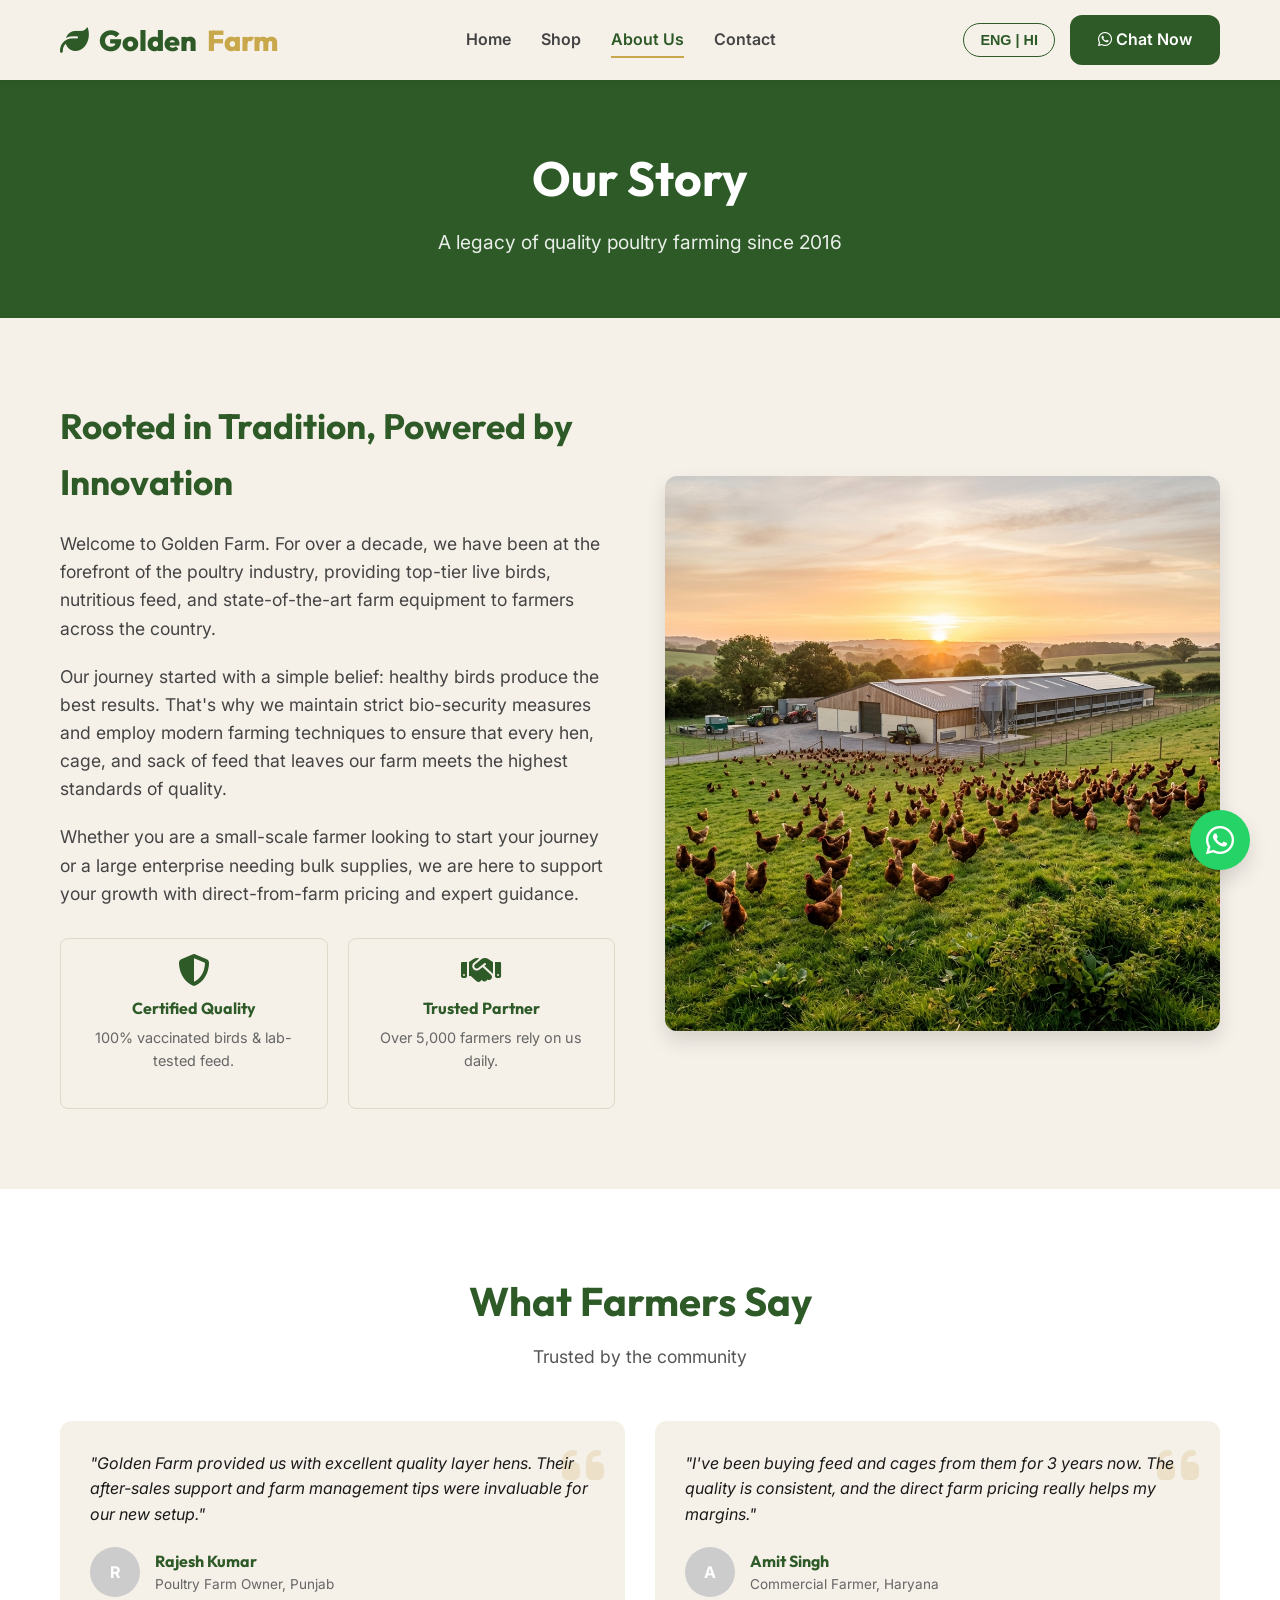
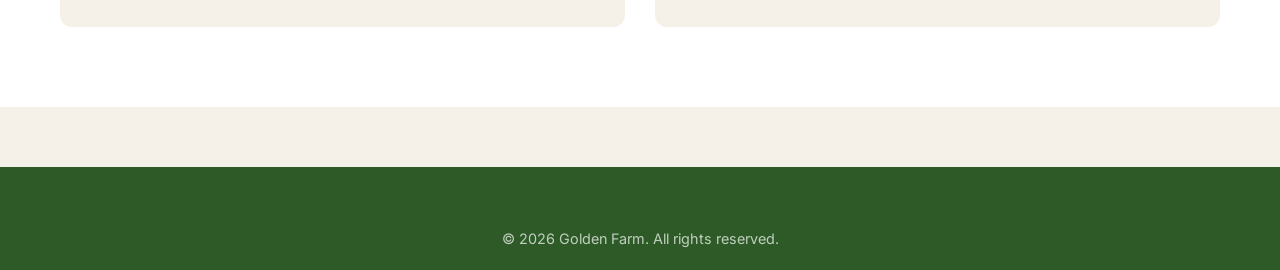
==== about.html @ 522b2b3b "Initial commit: Farm e-commerce website" ====
<!DOCTYPE html>
<html lang="en">
<head>
  <meta charset="UTF-8">
  <meta name="viewport" content="width=device-width, initial-scale=1.0">
  <title>About Us | Golden Farm</title>
  
  <link rel="preconnect" href="https://fonts.googleapis.com">
  <link rel="preconnect" href="https://fonts.gstatic.com" crossorigin>
  <link href="https://fonts.googleapis.com/css2?family=Inter:wght@400;500;600&family=Outfit:wght@400;600;700;800&display=swap" rel="stylesheet">
  <link rel="stylesheet" href="https://cdnjs.cloudflare.com/ajax/libs/font-awesome/6.4.0/css/all.min.css">
  <link rel="stylesheet" href="style.css">
</head>
<body>

  <!-- Header -->
  <header>
    <div class="container nav-container">
      <a href="index.html" class="logo">
        <i class="fa-solid fa-leaf"></i> Golden<span>Farm</span>
      </a>
      <nav class="nav-links">
        <a href="index.html">Home</a>
        <a href="shop.html">Shop</a>
        <a href="about.html" class="active">About Us</a>
        <a href="contact.html">Contact</a>
      </nav>
      <div class="nav-actions">
        <button class="lang-toggle">ENG | HI</button>
        <a href="https://wa.me/1234567890" target="_blank" class="btn btn-primary"><i class="fa-brands fa-whatsapp"></i> Chat Now</a>
      </div>
    </div>
  </header>

  <!-- Page Header -->
  <section class="page-header">
    <div class="container">
      <h1>Our Story</h1>
      <p>A legacy of quality poultry farming since 2016</p>
    </div>
  </section>

  <!-- About Content -->
  <section class="section-padding">
    <div class="container about-content">
      <div class="about-text">
        <h2 style="font-size: 2.2rem; margin-bottom: 20px;">Rooted in Tradition, Powered by Innovation</h2>
        <p>Welcome to Golden Farm. For over a decade, we have been at the forefront of the poultry industry, providing top-tier live birds, nutritious feed, and state-of-the-art farm equipment to farmers across the country.</p>
        <p>Our journey started with a simple belief: healthy birds produce the best results. That's why we maintain strict bio-security measures and employ modern farming techniques to ensure that every hen, cage, and sack of feed that leaves our farm meets the highest standards of quality.</p>
        <p>Whether you are a small-scale farmer looking to start your journey or a large enterprise needing bulk supplies, we are here to support your growth with direct-from-farm pricing and expert guidance.</p>
        
        <div style="margin-top: 30px; display: flex; gap: 20px;">
          <div style="background: var(--primary-bg); padding: 15px; border-radius: 8px; flex: 1; text-align: center; border: 1px solid #e0d8c8;">
            <i class="fa-solid fa-shield-halved" style="font-size: 2rem; color: var(--primary-color); margin-bottom: 10px;"></i>
            <h4 style="margin-bottom: 5px;">Certified Quality</h4>
            <p style="font-size: 0.9rem; color: #666;">100% vaccinated birds & lab-tested feed.</p>
          </div>
          <div style="background: var(--primary-bg); padding: 15px; border-radius: 8px; flex: 1; text-align: center; border: 1px solid #e0d8c8;">
            <i class="fa-solid fa-handshake" style="font-size: 2rem; color: var(--primary-color); margin-bottom: 10px;"></i>
            <h4 style="margin-bottom: 5px;">Trusted Partner</h4>
            <p style="font-size: 0.9rem; color: #666;">Over 5,000 farmers rely on us daily.</p>
          </div>
        </div>
      </div>
      <div class="about-image">
        <img src="assets/hero.png" alt="Golden Farm Facility">
      </div>
    </div>
  </section>

  <!-- Testimonials Section -->
  <section class="section-padding" style="background-color: white;">
    <div class="container">
      <div class="section-title">
        <h2>What Farmers Say</h2>
        <p>Trusted by the community</p>
      </div>
      
      <div style="display: grid; grid-template-columns: repeat(auto-fit, minmax(300px, 1fr)); gap: 30px;">
        <div style="background: var(--primary-bg); padding: 30px; border-radius: var(--border-radius); position: relative;">
          <i class="fa-solid fa-quote-left" style="position: absolute; top: 20px; right: 20px; font-size: 3rem; color: var(--accent-color); opacity: 0.2;"></i>
          <p style="font-style: italic; margin-bottom: 20px; position: relative; z-index: 1;">"Golden Farm provided us with excellent quality layer hens. Their after-sales support and farm management tips were invaluable for our new setup."</p>
          <div style="display: flex; align-items: center; gap: 15px;">
            <div style="width: 50px; height: 50px; background: #ccc; border-radius: 50%; display: flex; align-items: center; justify-content: center; font-weight: bold; color: white;">R</div>
            <div>
              <h4 style="margin-bottom: 0;">Rajesh Kumar</h4>
              <p style="font-size: 0.85rem; color: #666; margin: 0;">Poultry Farm Owner, Punjab</p>
            </div>
          </div>
        </div>

        <div style="background: var(--primary-bg); padding: 30px; border-radius: var(--border-radius); position: relative;">
          <i class="fa-solid fa-quote-left" style="position: absolute; top: 20px; right: 20px; font-size: 3rem; color: var(--accent-color); opacity: 0.2;"></i>
          <p style="font-style: italic; margin-bottom: 20px; position: relative; z-index: 1;">"I've been buying feed and cages from them for 3 years now. The quality is consistent, and the direct farm pricing really helps my margins."</p>
          <div style="display: flex; align-items: center; gap: 15px;">
            <div style="width: 50px; height: 50px; background: #ccc; border-radius: 50%; display: flex; align-items: center; justify-content: center; font-weight: bold; color: white;">A</div>
            <div>
              <h4 style="margin-bottom: 0;">Amit Singh</h4>
              <p style="font-size: 0.85rem; color: #666; margin: 0;">Commercial Farmer, Haryana</p>
            </div>
          </div>
        </div>
      </div>
    </div>
  </section>

  <!-- FAB -->
  <a href="https://wa.me/1234567890" target="_blank" class="fab"><i class="fa-brands fa-whatsapp"></i></a>

  <!-- Footer -->
  <footer>
    <div class="container">
      <div class="footer-bottom" style="border-top: none; padding-top: 0;">
        &copy; 2026 Golden Farm. All rights reserved.
      </div>
    </div>
  </footer>

  <script src="script.js"></script>
</body>
</html>
---- style.css ----
:root {
  --primary-bg: #f5f0e8;
  --primary-color: #2d5a27;
  --accent-color: #c9a84c;
  --text-dark: #1a1a1a;
  --text-light: #ffffff;
  --font-heading: 'Outfit', sans-serif;
  --font-body: 'Inter', sans-serif;
  --shadow-subtle: 0 4px 6px rgba(0,0,0,0.05);
  --shadow-hover: 0 10px 20px rgba(0,0,0,0.12);
  --transition: all 0.3s ease;
  --border-radius: 12px;
}

* {
  margin: 0;
  padding: 0;
  box-sizing: border-box;
}

body {
  font-family: var(--font-body);
  background-color: var(--primary-bg);
  color: var(--text-dark);
  line-height: 1.6;
  padding-top: 80px; /* offset for sticky header */
}

h1, h2, h3, h4, h5, h6 {
  font-family: var(--font-heading);
  font-weight: 700;
  color: var(--primary-color);
}

a {
  text-decoration: none;
  color: inherit;
}

ul {
  list-style: none;
}

img {
  max-width: 100%;
  height: auto;
  display: block;
  border-radius: var(--border-radius);
}

.container {
  max-width: 1200px;
  margin: 0 auto;
  padding: 0 20px;
}

.section-padding {
  padding: 80px 0;
}

.section-title {
  text-align: center;
  margin-bottom: 50px;
}

.section-title h2 {
  font-size: 2.5rem;
  margin-bottom: 10px;
}

.section-title p {
  color: #555;
  font-size: 1.1rem;
}

/* --- BUTTONS --- */
.btn {
  display: inline-block;
  padding: 12px 28px;
  border-radius: var(--border-radius);
  font-weight: 600;
  cursor: pointer;
  transition: var(--transition);
  border: none;
  font-family: var(--font-body);
  text-align: center;
}

.btn-primary {
  background-color: var(--primary-color);
  color: var(--text-light);
}

.btn-primary:hover {
  background-color: #1e3d1a;
  transform: translateY(-2px);
  box-shadow: var(--shadow-hover);
}

.btn-accent {
  background-color: var(--accent-color);
  color: var(--text-dark);
}

.btn-accent:hover {
  background-color: #b5953d;
  transform: translateY(-2px);
  box-shadow: var(--shadow-hover);
}

/* --- NAVBAR --- */
header {
  background-color: rgba(245, 240, 232, 0.95);
  backdrop-filter: blur(10px);
  position: fixed;
  top: 0;
  width: 100%;
  z-index: 1000;
  box-shadow: var(--shadow-subtle);
  transition: var(--transition);
}

.nav-container {
  display: flex;
  justify-content: space-between;
  align-items: center;
  height: 80px;
}

.logo {
  font-family: var(--font-heading);
  font-size: 1.8rem;
  font-weight: 800;
  color: var(--primary-color);
  display: flex;
  align-items: center;
  gap: 10px;
}

.logo span {
  color: var(--accent-color);
}

.nav-links {
  display: flex;
  gap: 30px;
}

.nav-links a {
  font-weight: 600;
  color: #444;
  transition: var(--transition);
  padding: 5px 0;
  position: relative;
}

.nav-links a:hover, .nav-links a.active {
  color: var(--primary-color);
}

.nav-links a::after {
  content: '';
  position: absolute;
  width: 0;
  height: 2px;
  bottom: 0;
  left: 0;
  background-color: var(--accent-color);
  transition: var(--transition);
}

.nav-links a:hover::after, .nav-links a.active::after {
  width: 100%;
}

.nav-actions {
  display: flex;
  align-items: center;
  gap: 15px;
}

.lang-toggle {
  background: none;
  border: 1px solid var(--primary-color);
  color: var(--primary-color);
  padding: 8px 16px;
  border-radius: 20px;
  cursor: pointer;
  font-size: 0.9rem;
  font-weight: 700;
  transition: var(--transition);
}

.lang-toggle:hover {
  background: var(--primary-color);
  color: var(--text-light);
}

/* --- HERO SECTION --- */
.hero {
  position: relative;
  height: calc(100vh - 80px);
  min-height: 600px;
  background: url('assets/hero.png') center/cover no-repeat;
  display: flex;
  align-items: center;
}

.hero-overlay {
  position: absolute;
  top: 0; left: 0; width: 100%; height: 100%;
  background: linear-gradient(to right, rgba(0,0,0,0.8) 0%, rgba(0,0,0,0.3) 100%);
}

.hero-content {
  position: relative;
  z-index: 10;
  color: var(--text-light);
  max-width: 600px;
}

.hero-content h1 {
  font-size: 4rem;
  color: var(--text-light);
  margin-bottom: 20px;
  line-height: 1.1;
}

.hero-content p {
  font-size: 1.2rem;
  margin-bottom: 30px;
  opacity: 0.9;
}

.hero-buttons {
  display: flex;
  gap: 15px;
}

/* --- CATEGORIES --- */
.category-grid {
  display: grid;
  grid-template-columns: repeat(auto-fit, minmax(250px, 1fr));
  gap: 30px;
}

.cat-card {
  background: white;
  border-radius: var(--border-radius);
  padding: 20px;
  text-align: center;
  box-shadow: var(--shadow-subtle);
  transition: var(--transition);
  display: block;
}

.cat-card:hover {
  transform: translateY(-10px);
  box-shadow: var(--shadow-hover);
}

.cat-img {
  height: 200px;
  border-radius: var(--border-radius);
  overflow: hidden;
  margin-bottom: 15px;
}

.cat-img img {
  width: 100%;
  height: 100%;
  object-fit: cover;
  transition: transform 0.5s ease;
}

.cat-card:hover .cat-img img {
  transform: scale(1.05);
}

.cat-card h3 {
  font-size: 1.5rem;
  margin-bottom: 10px;
}

.cat-card p {
  color: #666;
  font-size: 0.95rem;
}

/* --- TRUST SECTION --- */
.trust-section {
  background-color: white;
  padding: 80px 0;
}

.trust-flex {
  display: flex;
  align-items: center;
  gap: 60px;
}

.trust-content {
  flex: 1;
}

.trust-content h2 {
  font-size: 2.5rem;
  margin-bottom: 20px;
}

.trust-content p {
  color: #555;
  margin-bottom: 20px;
  font-size: 1.1rem;
}

.trust-content ul {
  margin-bottom: 30px;
}

.trust-content ul li {
  margin-bottom: 15px;
  font-size: 1.1rem;
  display: flex;
  align-items: center;
  gap: 10px;
}

.trust-content ul li i {
  color: var(--accent-color);
  font-size: 1.2rem;
}

.trust-stats {
  flex: 1;
  display: grid;
  grid-template-columns: 1fr 1fr;
  gap: 20px;
}

.stat-box {
  background: var(--primary-bg);
  padding: 30px 20px;
  border-radius: var(--border-radius);
  text-align: center;
  box-shadow: var(--shadow-subtle);
}

.stat-box h3 {
  font-size: 2.5rem;
  color: var(--primary-color);
  margin-bottom: 5px;
}

.stat-box p {
  font-weight: 600;
  color: #666;
}

/* --- SHOP FILTERS & GRID --- */
.shop-filters {
  display: flex;
  justify-content: center;
  gap: 15px;
  margin-bottom: 40px;
  flex-wrap: wrap;
}

.filter-btn {
  background: white;
  border: 1px solid #ddd;
  padding: 10px 20px;
  border-radius: 30px;
  font-weight: 600;
  cursor: pointer;
  transition: var(--transition);
}

.filter-btn:hover, .filter-btn.active {
  background: var(--primary-color);
  color: white;
  border-color: var(--primary-color);
}

.product-grid {
  display: grid;
  grid-template-columns: repeat(auto-fill, minmax(280px, 1fr));
  gap: 30px;
}

.product-card {
  background: white;
  border-radius: var(--border-radius);
  overflow: hidden;
  box-shadow: var(--shadow-subtle);
  transition: var(--transition);
  display: flex;
  flex-direction: column;
}

.product-card:hover {
  transform: translateY(-5px);
  box-shadow: var(--shadow-hover);
}

.product-img {
  height: 250px;
  width: 100%;
  object-fit: cover;
  border-radius: 0;
}

.product-info {
  padding: 20px;
  display: flex;
  flex-direction: column;
  flex-grow: 1;
}

.product-info h3 {
  font-size: 1.3rem;
  margin-bottom: 5px;
}

.product-category {
  color: #888;
  font-size: 0.9rem;
  margin-bottom: 15px;
  text-transform: uppercase;
  letter-spacing: 1px;
}

.product-price {
  font-weight: 700;
  font-size: 1.2rem;
  color: var(--primary-color);
  margin-bottom: 20px;
}

.product-card .btn {
  width: 100%;
  margin-top: auto;
  display: flex;
  justify-content: center;
  align-items: center;
  gap: 10px;
}

/* --- ABOUT PAGE --- */
.page-header {
  background-color: var(--primary-color);
  color: white;
  padding: 60px 0;
  text-align: center;
}

.page-header h1 {
  color: white;
  font-size: 3rem;
  margin-bottom: 10px;
}

.page-header p {
  opacity: 0.9;
  font-size: 1.2rem;
}

.about-content {
  display: flex;
  gap: 50px;
  align-items: center;
}

.about-text {
  flex: 1;
}

.about-text p {
  margin-bottom: 20px;
  font-size: 1.1rem;
  color: #444;
}

.about-image {
  flex: 1;
}

.about-image img {
  border-radius: var(--border-radius);
  box-shadow: var(--shadow-hover);
}

/* --- CONTACT PAGE --- */
.contact-wrapper {
  display: flex;
  gap: 50px;
}

.contact-info {
  flex: 1;
  background: white;
  padding: 40px;
  border-radius: var(--border-radius);
  box-shadow: var(--shadow-subtle);
}

.contact-info h3 {
  font-size: 1.8rem;
  margin-bottom: 20px;
}

.contact-method {
  display: flex;
  align-items: flex-start;
  gap: 15px;
  margin-bottom: 30px;
}

.contact-method i {
  font-size: 1.5rem;
  color: var(--primary-color);
  margin-top: 5px;
}

.contact-method h4 {
  font-size: 1.1rem;
  margin-bottom: 5px;
}

.contact-method p {
  color: #666;
}

.contact-form {
  flex: 1.5;
  background: white;
  padding: 40px;
  border-radius: var(--border-radius);
  box-shadow: var(--shadow-subtle);
}

.form-group {
  margin-bottom: 20px;
}

.form-group label {
  display: block;
  font-weight: 600;
  margin-bottom: 8px;
  color: var(--text-dark);
}

.form-control {
  width: 100%;
  padding: 12px 15px;
  border: 1px solid #ccc;
  border-radius: 8px;
  font-family: var(--font-body);
  font-size: 1rem;
  transition: var(--transition);
}

.form-control:focus {
  outline: none;
  border-color: var(--primary-color);
  box-shadow: 0 0 0 3px rgba(45, 90, 39, 0.2);
}

textarea.form-control {
  resize: vertical;
  min-height: 120px;
}

/* --- FAB (WhatsApp) --- */
.fab {
  position: fixed;
  bottom: 30px;
  right: 30px;
  background-color: #25D366;
  color: white;
  width: 60px;
  height: 60px;
  border-radius: 50%;
  display: flex;
  justify-content: center;
  align-items: center;
  font-size: 2rem;
  box-shadow: var(--shadow-hover);
  z-index: 999;
  transition: var(--transition);
}

.fab:hover {
  transform: scale(1.1);
  color: white;
}

/* --- FOOTER --- */
footer {
  background-color: var(--primary-color);
  color: var(--text-light);
  padding: 60px 0 20px;
  margin-top: 60px;
}

.footer-grid {
  display: grid;
  grid-template-columns: repeat(auto-fit, minmax(250px, 1fr));
  gap: 40px;
  margin-bottom: 40px;
}

.footer-col h3 {
  color: var(--accent-color);
  margin-bottom: 20px;
  font-size: 1.2rem;
}

.footer-col p {
  opacity: 0.9;
  margin-bottom: 10px;
}

.footer-col ul li {
  margin-bottom: 10px;
}

.footer-col ul li a {
  opacity: 0.8;
  transition: var(--transition);
}

.footer-col ul li a:hover {
  opacity: 1;
  color: var(--accent-color);
}

.social-links {
  display: flex;
  gap: 15px;
  margin-top: 20px;
}

.social-links a {
  display: inline-flex;
  justify-content: center;
  align-items: center;
  width: 40px;
  height: 40px;
  background-color: rgba(255,255,255,0.1);
  border-radius: 50%;
  transition: var(--transition);
  color: white;
}

.social-links a:hover {
  background-color: var(--accent-color);
  color: var(--primary-color);
}

.footer-bottom {
  text-align: center;
  padding-top: 20px;
  border-top: 1px solid rgba(255,255,255,0.1);
  opacity: 0.7;
  font-size: 0.9rem;
}

/* --- MEDIA QUERIES --- */
@media (max-width: 992px) {
  .hero-content h1 {
    font-size: 3rem;
  }
  .trust-flex, .about-content, .contact-wrapper {
    flex-direction: column;
  }
}

@media (max-width: 768px) {
  .nav-links {
    display: none;
  }
  .hero-content h1 {
    font-size: 2.5rem;
  }
  .section-padding {
    padding: 50px 0;
  }
}
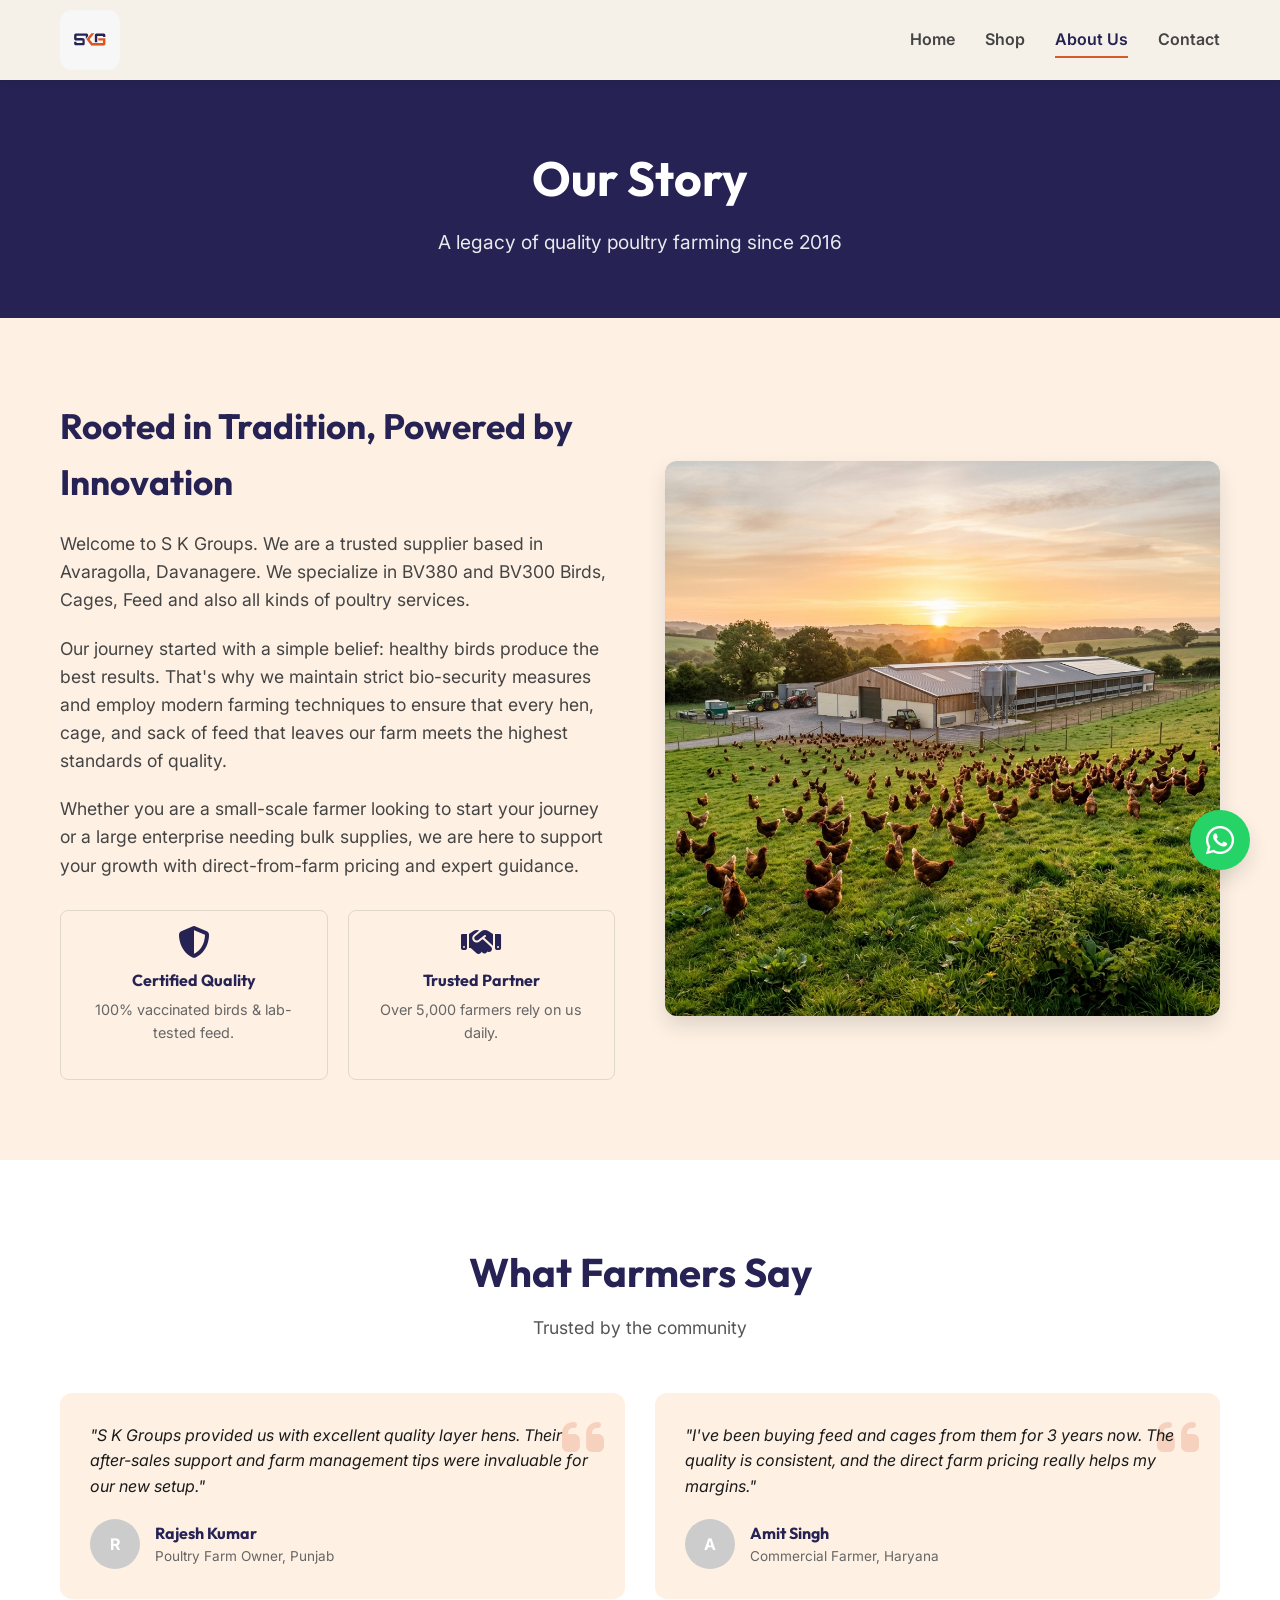
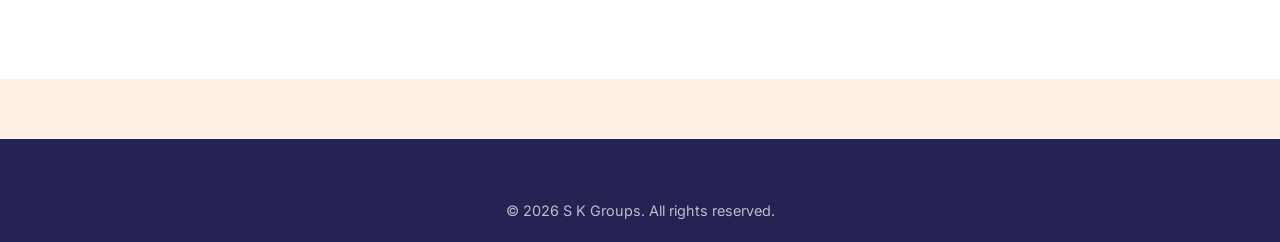
==== commit 069b7725: "Update shop products, navigation, logo and styling" ====
--- a/about.html
+++ b/about.html
@@ -3,7 +3,7 @@
 <head>
   <meta charset="UTF-8">
   <meta name="viewport" content="width=device-width, initial-scale=1.0">
-  <title>About Us | Golden Farm</title>
+  <title>About Us | S K Groups</title>
   
   <link rel="preconnect" href="https://fonts.googleapis.com">
   <link rel="preconnect" href="https://fonts.gstatic.com" crossorigin>
@@ -17,7 +17,7 @@
   <header>
     <div class="container nav-container">
       <a href="index.html" class="logo">
-        <i class="fa-solid fa-leaf"></i> Golden<span>Farm</span>
+        <img src="images/logo.svg" alt="S K Groups Logo" style="height: 60px;">
       </a>
       <nav class="nav-links">
         <a href="index.html">Home</a>
@@ -25,10 +25,10 @@
         <a href="about.html" class="active">About Us</a>
         <a href="contact.html">Contact</a>
       </nav>
-      <div class="nav-actions">
-        <button class="lang-toggle">ENG | HI</button>
-        <a href="https://wa.me/1234567890" target="_blank" class="btn btn-primary"><i class="fa-brands fa-whatsapp"></i> Chat Now</a>
-      </div>
+      <!-- Mobile Menu Button -->
+      <button class="mobile-menu-btn" aria-label="Toggle navigation" style="display: none; background: none; border: none; font-size: 1.5rem; color: var(--primary-color); cursor: pointer;">
+        <i class="fa-solid fa-bars"></i>
+      </button>
     </div>
   </header>
 
@@ -45,7 +45,7 @@
     <div class="container about-content">
       <div class="about-text">
         <h2 style="font-size: 2.2rem; margin-bottom: 20px;">Rooted in Tradition, Powered by Innovation</h2>
-        <p>Welcome to Golden Farm. For over a decade, we have been at the forefront of the poultry industry, providing top-tier live birds, nutritious feed, and state-of-the-art farm equipment to farmers across the country.</p>
+        <p>Welcome to S K Groups. We are a trusted supplier based in Avaragolla, Davanagere. We specialize in BV380 and BV300 Birds, Cages, Feed and also all kinds of poultry services.</p>
         <p>Our journey started with a simple belief: healthy birds produce the best results. That's why we maintain strict bio-security measures and employ modern farming techniques to ensure that every hen, cage, and sack of feed that leaves our farm meets the highest standards of quality.</p>
         <p>Whether you are a small-scale farmer looking to start your journey or a large enterprise needing bulk supplies, we are here to support your growth with direct-from-farm pricing and expert guidance.</p>
         
@@ -63,7 +63,7 @@
         </div>
       </div>
       <div class="about-image">
-        <img src="assets/hero.png" alt="Golden Farm Facility">
+        <img src="assets/hero.png" alt="S K Groups Facility">
       </div>
     </div>
   </section>
@@ -79,7 +79,7 @@
       <div style="display: grid; grid-template-columns: repeat(auto-fit, minmax(300px, 1fr)); gap: 30px;">
         <div style="background: var(--primary-bg); padding: 30px; border-radius: var(--border-radius); position: relative;">
           <i class="fa-solid fa-quote-left" style="position: absolute; top: 20px; right: 20px; font-size: 3rem; color: var(--accent-color); opacity: 0.2;"></i>
-          <p style="font-style: italic; margin-bottom: 20px; position: relative; z-index: 1;">"Golden Farm provided us with excellent quality layer hens. Their after-sales support and farm management tips were invaluable for our new setup."</p>
+          <p style="font-style: italic; margin-bottom: 20px; position: relative; z-index: 1;">"S K Groups provided us with excellent quality layer hens. Their after-sales support and farm management tips were invaluable for our new setup."</p>
           <div style="display: flex; align-items: center; gap: 15px;">
             <div style="width: 50px; height: 50px; background: #ccc; border-radius: 50%; display: flex; align-items: center; justify-content: center; font-weight: bold; color: white;">R</div>
             <div>
@@ -105,13 +105,13 @@
   </section>
 
   <!-- FAB -->
-  <a href="https://wa.me/1234567890" target="_blank" class="fab"><i class="fa-brands fa-whatsapp"></i></a>
+  <a href="https://wa.me/919964923811" target="_blank" class="fab"><i class="fa-brands fa-whatsapp"></i></a>
 
   <!-- Footer -->
   <footer>
     <div class="container">
       <div class="footer-bottom" style="border-top: none; padding-top: 0;">
-        &copy; 2026 Golden Farm. All rights reserved.
+        &copy; 2026 S K Groups. All rights reserved.
       </div>
     </div>
   </footer>
--- a/style.css
+++ b/style.css
@@ -1,7 +1,7 @@
 :root {
-  --primary-bg: #f5f0e8;
-  --primary-color: #2d5a27;
-  --accent-color: #c9a84c;
+  --primary-bg: #FEF1E4;
+  --primary-color: #262253;
+  --accent-color: #DA5B2A;
   --text-dark: #1a1a1a;
   --text-light: #ffffff;
   --font-heading: 'Outfit', sans-serif;
@@ -92,7 +92,7 @@
 }
 
 .btn-primary:hover {
-  background-color: #1e3d1a;
+  background-color: #1a1738;
   transform: translateY(-2px);
   box-shadow: var(--shadow-hover);
 }
@@ -103,7 +103,7 @@
 }
 
 .btn-accent:hover {
-  background-color: #b5953d;
+  background-color: #B84B22;
   transform: translateY(-2px);
   box-shadow: var(--shadow-hover);
 }
@@ -173,27 +173,14 @@
   width: 100%;
 }
 
-.nav-actions {
-  display: flex;
-  align-items: center;
-  gap: 15px;
-}
-
-.lang-toggle {
+.mobile-menu-btn {
+  display: none;
   background: none;
-  border: 1px solid var(--primary-color);
-  color: var(--primary-color);
-  padding: 8px 16px;
-  border-radius: 20px;
+  border: none;
+  font-size: 1.8rem;
+  color: var(--primary-color);
   cursor: pointer;
-  font-size: 0.9rem;
-  font-weight: 700;
-  transition: var(--transition);
-}
-
-.lang-toggle:hover {
-  background: var(--primary-color);
-  color: var(--text-light);
+  z-index: 1001;
 }
 
 /* --- HERO SECTION --- */
@@ -666,7 +653,6 @@
   font-size: 0.9rem;
 }
 
-/* --- MEDIA QUERIES --- */
 @media (max-width: 992px) {
   .hero-content h1 {
     font-size: 3rem;
@@ -677,9 +663,33 @@
 }
 
 @media (max-width: 768px) {
+  .mobile-menu-btn {
+    display: block;
+  }
+  
   .nav-links {
-    display: none;
-  }
+    position: fixed;
+    top: 0;
+    left: -100%; /* Hidden offscreen */
+    width: 100%;
+    height: 100vh;
+    background-color: var(--primary-bg);
+    flex-direction: column;
+    justify-content: center;
+    align-items: center;
+    gap: 40px;
+    transition: left 0.3s ease;
+    z-index: 1000;
+  }
+
+  .nav-links.active {
+    left: 0;
+  }
+
+  .nav-links a {
+    font-size: 1.5rem;
+  }
+
   .hero-content h1 {
     font-size: 2.5rem;
   }
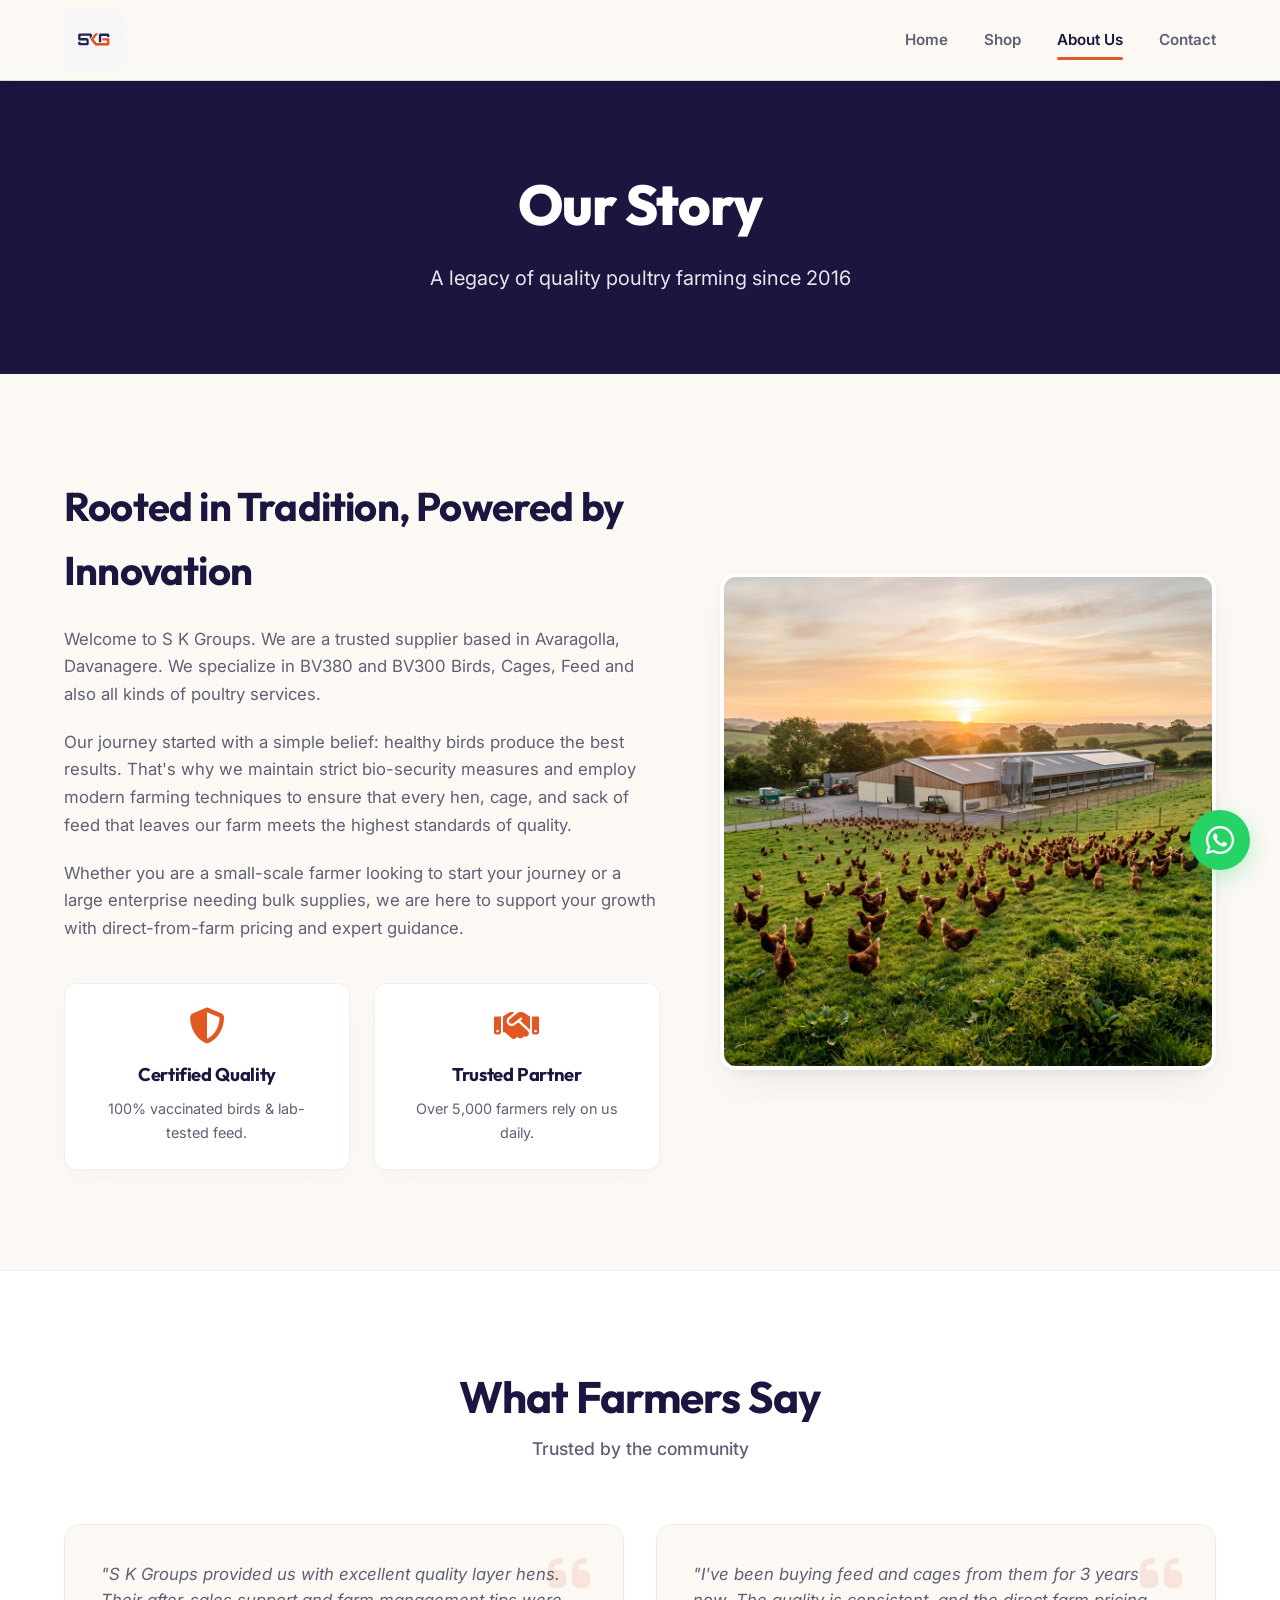
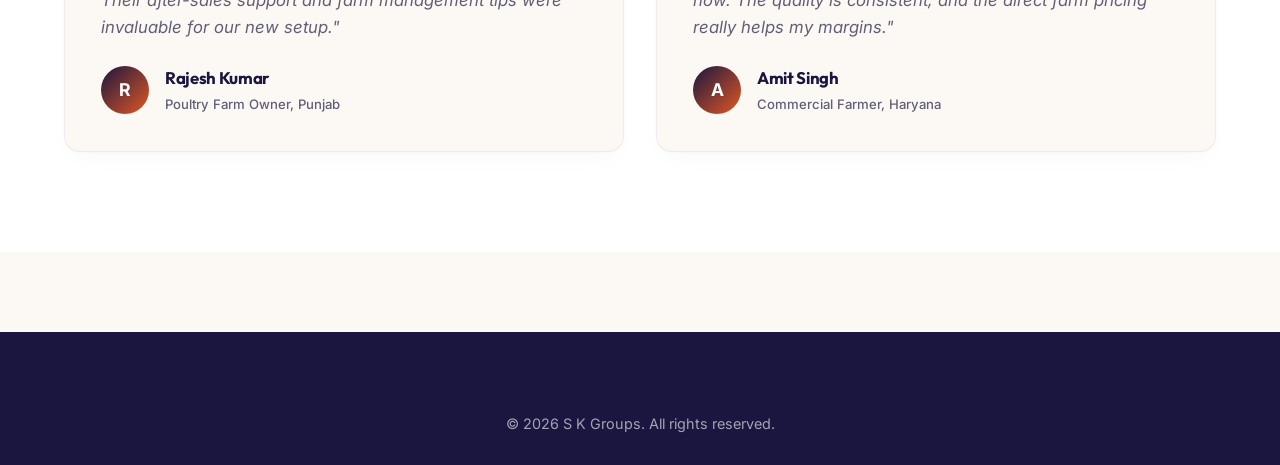
==== commit 7181b718: "Redesign S K Groups UI with professional design tokens, custom components, category badges, and filt" ====
--- a/about.html
+++ b/about.html
@@ -44,21 +44,21 @@
   <section class="section-padding">
     <div class="container about-content">
       <div class="about-text">
-        <h2 style="font-size: 2.2rem; margin-bottom: 20px;">Rooted in Tradition, Powered by Innovation</h2>
+        <h2>Rooted in Tradition, Powered by Innovation</h2>
         <p>Welcome to S K Groups. We are a trusted supplier based in Avaragolla, Davanagere. We specialize in BV380 and BV300 Birds, Cages, Feed and also all kinds of poultry services.</p>
         <p>Our journey started with a simple belief: healthy birds produce the best results. That's why we maintain strict bio-security measures and employ modern farming techniques to ensure that every hen, cage, and sack of feed that leaves our farm meets the highest standards of quality.</p>
         <p>Whether you are a small-scale farmer looking to start your journey or a large enterprise needing bulk supplies, we are here to support your growth with direct-from-farm pricing and expert guidance.</p>
         
-        <div style="margin-top: 30px; display: flex; gap: 20px;">
-          <div style="background: var(--primary-bg); padding: 15px; border-radius: 8px; flex: 1; text-align: center; border: 1px solid #e0d8c8;">
-            <i class="fa-solid fa-shield-halved" style="font-size: 2rem; color: var(--primary-color); margin-bottom: 10px;"></i>
-            <h4 style="margin-bottom: 5px;">Certified Quality</h4>
-            <p style="font-size: 0.9rem; color: #666;">100% vaccinated birds & lab-tested feed.</p>
+        <div class="feature-card-group">
+          <div class="feature-card">
+            <i class="fa-solid fa-shield-halved"></i>
+            <h4>Certified Quality</h4>
+            <p>100% vaccinated birds & lab-tested feed.</p>
           </div>
-          <div style="background: var(--primary-bg); padding: 15px; border-radius: 8px; flex: 1; text-align: center; border: 1px solid #e0d8c8;">
-            <i class="fa-solid fa-handshake" style="font-size: 2rem; color: var(--primary-color); margin-bottom: 10px;"></i>
-            <h4 style="margin-bottom: 5px;">Trusted Partner</h4>
-            <p style="font-size: 0.9rem; color: #666;">Over 5,000 farmers rely on us daily.</p>
+          <div class="feature-card">
+            <i class="fa-solid fa-handshake"></i>
+            <h4>Trusted Partner</h4>
+            <p>Over 5,000 farmers rely on us daily.</p>
           </div>
         </div>
       </div>
@@ -69,34 +69,34 @@
   </section>
 
   <!-- Testimonials Section -->
-  <section class="section-padding" style="background-color: white;">
+  <section class="section-padding" style="background-color: white; border-top: 1px solid var(--border-color);">
     <div class="container">
       <div class="section-title">
         <h2>What Farmers Say</h2>
         <p>Trusted by the community</p>
       </div>
       
-      <div style="display: grid; grid-template-columns: repeat(auto-fit, minmax(300px, 1fr)); gap: 30px;">
-        <div style="background: var(--primary-bg); padding: 30px; border-radius: var(--border-radius); position: relative;">
-          <i class="fa-solid fa-quote-left" style="position: absolute; top: 20px; right: 20px; font-size: 3rem; color: var(--accent-color); opacity: 0.2;"></i>
-          <p style="font-style: italic; margin-bottom: 20px; position: relative; z-index: 1;">"S K Groups provided us with excellent quality layer hens. Their after-sales support and farm management tips were invaluable for our new setup."</p>
-          <div style="display: flex; align-items: center; gap: 15px;">
-            <div style="width: 50px; height: 50px; background: #ccc; border-radius: 50%; display: flex; align-items: center; justify-content: center; font-weight: bold; color: white;">R</div>
+      <div class="testimonial-grid">
+        <div class="testimonial-card">
+          <i class="fa-solid fa-quote-left quote-icon"></i>
+          <p class="quote-text">"S K Groups provided us with excellent quality layer hens. Their after-sales support and farm management tips were invaluable for our new setup."</p>
+          <div class="testimonial-user">
+            <div class="testimonial-avatar">R</div>
             <div>
-              <h4 style="margin-bottom: 0;">Rajesh Kumar</h4>
-              <p style="font-size: 0.85rem; color: #666; margin: 0;">Poultry Farm Owner, Punjab</p>
+              <h4>Rajesh Kumar</h4>
+              <p>Poultry Farm Owner, Punjab</p>
             </div>
           </div>
         </div>
 
-        <div style="background: var(--primary-bg); padding: 30px; border-radius: var(--border-radius); position: relative;">
-          <i class="fa-solid fa-quote-left" style="position: absolute; top: 20px; right: 20px; font-size: 3rem; color: var(--accent-color); opacity: 0.2;"></i>
-          <p style="font-style: italic; margin-bottom: 20px; position: relative; z-index: 1;">"I've been buying feed and cages from them for 3 years now. The quality is consistent, and the direct farm pricing really helps my margins."</p>
-          <div style="display: flex; align-items: center; gap: 15px;">
-            <div style="width: 50px; height: 50px; background: #ccc; border-radius: 50%; display: flex; align-items: center; justify-content: center; font-weight: bold; color: white;">A</div>
+        <div class="testimonial-card">
+          <i class="fa-solid fa-quote-left quote-icon"></i>
+          <p class="quote-text">"I've been buying feed and cages from them for 3 years now. The quality is consistent, and the direct farm pricing really helps my margins."</p>
+          <div class="testimonial-user">
+            <div class="testimonial-avatar">A</div>
             <div>
-              <h4 style="margin-bottom: 0;">Amit Singh</h4>
-              <p style="font-size: 0.85rem; color: #666; margin: 0;">Commercial Farmer, Haryana</p>
+              <h4>Amit Singh</h4>
+              <p>Commercial Farmer, Haryana</p>
             </div>
           </div>
         </div>
--- a/style.css
+++ b/style.css
@@ -1,17 +1,29 @@
 :root {
-  --primary-bg: #FEF1E4;
-  --primary-color: #262253;
-  --accent-color: #DA5B2A;
-  --text-dark: #1a1a1a;
-  --text-light: #ffffff;
+  --primary-bg: #FCF9F5;
+  --primary-color: #1A1640;
+  --accent-color: #E25822;
+  --accent-hover: #C54413;
+  --card-bg: #FFFFFF;
+  --text-dark: #1F1B2D;
+  --text-muted: #625E75;
+  --text-light: #FFFFFF;
+  
   --font-heading: 'Outfit', sans-serif;
   --font-body: 'Inter', sans-serif;
-  --shadow-subtle: 0 4px 6px rgba(0,0,0,0.05);
-  --shadow-hover: 0 10px 20px rgba(0,0,0,0.12);
-  --transition: all 0.3s ease;
-  --border-radius: 12px;
-}
-
+  
+  --shadow-subtle: 0 10px 30px -10px rgba(26, 22, 64, 0.04), 0 1px 3px rgba(26, 22, 64, 0.02);
+  --shadow-hover: 0 20px 40px -15px rgba(26, 22, 64, 0.1), 0 2px 8px rgba(26, 22, 64, 0.05);
+  --shadow-glow: 0 0 25px rgba(226, 88, 34, 0.15);
+  
+  --border-color: rgba(26, 22, 64, 0.06);
+  --border-radius-lg: 16px;
+  --border-radius-md: 12px;
+  --border-radius-sm: 8px;
+  
+  --transition: all 0.3s cubic-bezier(0.16, 1, 0.3, 1);
+}
+
+/* --- BASE STYLES --- */
 * {
   margin: 0;
   padding: 0;
@@ -23,18 +35,36 @@
   background-color: var(--primary-bg);
   color: var(--text-dark);
   line-height: 1.6;
-  padding-top: 80px; /* offset for sticky header */
+  padding-top: 80px;
+  -webkit-font-smoothing: antialiased;
+}
+
+/* Custom Scrollbar */
+::-webkit-scrollbar {
+  width: 10px;
+}
+::-webkit-scrollbar-track {
+  background: var(--primary-bg);
+}
+::-webkit-scrollbar-thumb {
+  background: rgba(26, 22, 64, 0.1);
+  border-radius: 5px;
+}
+::-webkit-scrollbar-thumb:hover {
+  background: rgba(26, 22, 64, 0.2);
 }
 
 h1, h2, h3, h4, h5, h6 {
   font-family: var(--font-heading);
   font-weight: 700;
   color: var(--primary-color);
+  letter-spacing: -0.02em;
 }
 
 a {
   text-decoration: none;
   color: inherit;
+  transition: var(--transition);
 }
 
 ul {
@@ -45,78 +75,88 @@
   max-width: 100%;
   height: auto;
   display: block;
-  border-radius: var(--border-radius);
 }
 
 .container {
   max-width: 1200px;
   margin: 0 auto;
-  padding: 0 20px;
+  padding: 0 24px;
 }
 
 .section-padding {
-  padding: 80px 0;
+  padding: 100px 0;
 }
 
 .section-title {
   text-align: center;
-  margin-bottom: 50px;
+  margin-bottom: 60px;
+  max-width: 650px;
+  margin-left: auto;
+  margin-right: auto;
 }
 
 .section-title h2 {
-  font-size: 2.5rem;
-  margin-bottom: 10px;
+  font-size: 2.75rem;
+  margin-bottom: 12px;
+  line-height: 1.2;
 }
 
 .section-title p {
-  color: #555;
+  color: var(--text-muted);
   font-size: 1.1rem;
+  font-weight: 500;
 }
 
 /* --- BUTTONS --- */
 .btn {
-  display: inline-block;
-  padding: 12px 28px;
-  border-radius: var(--border-radius);
+  display: inline-flex;
+  align-items: center;
+  justify-content: center;
+  padding: 14px 30px;
+  border-radius: var(--border-radius-md);
   font-weight: 600;
   cursor: pointer;
   transition: var(--transition);
   border: none;
   font-family: var(--font-body);
-  text-align: center;
+  font-size: 0.95rem;
+  gap: 8px;
 }
 
 .btn-primary {
   background-color: var(--primary-color);
   color: var(--text-light);
+  box-shadow: 0 4px 14px rgba(26, 22, 64, 0.15);
 }
 
 .btn-primary:hover {
-  background-color: #1a1738;
+  background-color: #0e0b28;
   transform: translateY(-2px);
-  box-shadow: var(--shadow-hover);
+  box-shadow: 0 8px 24px rgba(26, 22, 64, 0.25);
 }
 
 .btn-accent {
   background-color: var(--accent-color);
-  color: var(--text-dark);
+  color: var(--text-light);
+  box-shadow: 0 4px 14px rgba(226, 88, 34, 0.2);
 }
 
 .btn-accent:hover {
-  background-color: #B84B22;
+  background-color: var(--accent-hover);
   transform: translateY(-2px);
-  box-shadow: var(--shadow-hover);
-}
-
-/* --- NAVBAR --- */
+  box-shadow: 0 8px 24px rgba(226, 88, 34, 0.35);
+}
+
+/* --- HEADER / NAVBAR --- */
 header {
-  background-color: rgba(245, 240, 232, 0.95);
-  backdrop-filter: blur(10px);
+  background-color: rgba(252, 249, 245, 0.85);
+  backdrop-filter: blur(16px);
+  -webkit-backdrop-filter: blur(16px);
   position: fixed;
   top: 0;
   width: 100%;
   z-index: 1000;
-  box-shadow: var(--shadow-subtle);
+  border-bottom: 1px solid var(--border-color);
   transition: var(--transition);
 }
 
@@ -127,30 +167,25 @@
   height: 80px;
 }
 
-.logo {
-  font-family: var(--font-heading);
-  font-size: 1.8rem;
-  font-weight: 800;
-  color: var(--primary-color);
-  display: flex;
-  align-items: center;
-  gap: 10px;
-}
-
-.logo span {
-  color: var(--accent-color);
+.logo img {
+  height: 52px;
+  transition: var(--transition);
+}
+
+.logo:hover img {
+  transform: scale(1.03);
 }
 
 .nav-links {
   display: flex;
-  gap: 30px;
+  gap: 36px;
 }
 
 .nav-links a {
   font-weight: 600;
-  color: #444;
-  transition: var(--transition);
-  padding: 5px 0;
+  color: var(--text-muted);
+  font-size: 0.95rem;
+  padding: 8px 0;
   position: relative;
 }
 
@@ -162,10 +197,11 @@
   content: '';
   position: absolute;
   width: 0;
-  height: 2px;
+  height: 3px;
   bottom: 0;
   left: 0;
   background-color: var(--accent-color);
+  border-radius: 4px;
   transition: var(--transition);
 }
 
@@ -187,118 +223,121 @@
 .hero {
   position: relative;
   height: calc(100vh - 80px);
-  min-height: 600px;
+  min-height: 650px;
   background: url('assets/hero.png') center/cover no-repeat;
   display: flex;
   align-items: center;
+  overflow: hidden;
 }
 
 .hero-overlay {
   position: absolute;
   top: 0; left: 0; width: 100%; height: 100%;
-  background: linear-gradient(to right, rgba(0,0,0,0.8) 0%, rgba(0,0,0,0.3) 100%);
+  background: linear-gradient(to right, rgba(26, 22, 64, 0.92) 20%, rgba(26, 22, 64, 0.6) 60%, rgba(26, 22, 64, 0.25) 100%);
 }
 
 .hero-content {
   position: relative;
   z-index: 10;
   color: var(--text-light);
-  max-width: 600px;
+  max-width: 650px;
 }
 
 .hero-content h1 {
-  font-size: 4rem;
-  color: var(--text-light);
-  margin-bottom: 20px;
-  line-height: 1.1;
+  font-size: 4.5rem;
+  color: var(--text-light);
+  margin-bottom: 24px;
+  line-height: 1.05;
+  font-weight: 800;
+  letter-spacing: -0.03em;
 }
 
 .hero-content p {
-  font-size: 1.2rem;
+  font-size: 1.25rem;
+  margin-bottom: 36px;
+  opacity: 0.9;
+  font-weight: 400;
+  line-height: 1.6;
+}
+
+.hero-buttons {
+  display: flex;
+  gap: 16px;
+}
+
+/* --- CATEGORIES SECTION --- */
+.categories-grid {
+  display: grid;
+  grid-template-columns: repeat(auto-fill, minmax(280px, 1fr));
+  gap: 24px;
+}
+
+.category-card {
+  background: var(--card-bg);
+  padding: 24px;
+  border-radius: var(--border-radius-md);
+  box-shadow: var(--shadow-subtle);
+  display: flex;
+  align-items: center;
+  gap: 16px;
+  border-left: 4px solid var(--primary-color);
+  border-top: 1px solid var(--border-color);
+  border-right: 1px solid var(--border-color);
+  border-bottom: 1px solid var(--border-color);
+  transition: var(--transition);
+}
+
+.category-card:hover {
+  transform: translateY(-4px);
+  box-shadow: var(--shadow-hover);
+  border-left-color: var(--accent-color);
+}
+
+.category-card i {
+  color: var(--accent-color);
+  font-size: 1.5rem;
+  transition: var(--transition);
+}
+
+.category-card:hover i {
+  transform: scale(1.1);
+}
+
+.category-card h3 {
+  margin: 0;
+  font-size: 1.15rem;
+  color: var(--text-dark);
+  font-weight: 700;
+}
+
+/* --- TRUST & STATS SECTION --- */
+.trust-section {
+  background-color: var(--card-bg);
+  border-top: 1px solid var(--border-color);
+  border-bottom: 1px solid var(--border-color);
+}
+
+.trust-flex {
+  display: flex;
+  align-items: center;
+  gap: 80px;
+}
+
+.trust-content {
+  flex: 1.2;
+}
+
+.trust-content h2 {
+  font-size: 2.75rem;
+  margin-bottom: 24px;
+  line-height: 1.15;
+}
+
+.trust-content p {
+  color: var(--text-muted);
   margin-bottom: 30px;
-  opacity: 0.9;
-}
-
-.hero-buttons {
-  display: flex;
-  gap: 15px;
-}
-
-/* --- CATEGORIES --- */
-.category-grid {
-  display: grid;
-  grid-template-columns: repeat(auto-fit, minmax(250px, 1fr));
-  gap: 30px;
-}
-
-.cat-card {
-  background: white;
-  border-radius: var(--border-radius);
-  padding: 20px;
-  text-align: center;
-  box-shadow: var(--shadow-subtle);
-  transition: var(--transition);
-  display: block;
-}
-
-.cat-card:hover {
-  transform: translateY(-10px);
-  box-shadow: var(--shadow-hover);
-}
-
-.cat-img {
-  height: 200px;
-  border-radius: var(--border-radius);
-  overflow: hidden;
-  margin-bottom: 15px;
-}
-
-.cat-img img {
-  width: 100%;
-  height: 100%;
-  object-fit: cover;
-  transition: transform 0.5s ease;
-}
-
-.cat-card:hover .cat-img img {
-  transform: scale(1.05);
-}
-
-.cat-card h3 {
-  font-size: 1.5rem;
-  margin-bottom: 10px;
-}
-
-.cat-card p {
-  color: #666;
-  font-size: 0.95rem;
-}
-
-/* --- TRUST SECTION --- */
-.trust-section {
-  background-color: white;
-  padding: 80px 0;
-}
-
-.trust-flex {
-  display: flex;
-  align-items: center;
-  gap: 60px;
-}
-
-.trust-content {
-  flex: 1;
-}
-
-.trust-content h2 {
-  font-size: 2.5rem;
-  margin-bottom: 20px;
-}
-
-.trust-content p {
-  color: #555;
-  margin-bottom: 20px;
-  font-size: 1.1rem;
+  font-size: 1.15rem;
+  line-height: 1.6;
 }
 
 .trust-content ul {
@@ -306,67 +345,87 @@
 }
 
 .trust-content ul li {
-  margin-bottom: 15px;
+  margin-bottom: 18px;
   font-size: 1.1rem;
   display: flex;
   align-items: center;
-  gap: 10px;
+  gap: 12px;
+  font-weight: 500;
 }
 
 .trust-content ul li i {
   color: var(--accent-color);
-  font-size: 1.2rem;
+  font-size: 1.3rem;
 }
 
 .trust-stats {
   flex: 1;
   display: grid;
   grid-template-columns: 1fr 1fr;
-  gap: 20px;
+  gap: 24px;
 }
 
 .stat-box {
   background: var(--primary-bg);
-  padding: 30px 20px;
-  border-radius: var(--border-radius);
+  padding: 36px 24px;
+  border-radius: var(--border-radius-lg);
   text-align: center;
+  border: 1px solid var(--border-color);
   box-shadow: var(--shadow-subtle);
+  transition: var(--transition);
+}
+
+.stat-box:hover {
+  transform: translateY(-5px);
+  box-shadow: var(--shadow-hover);
 }
 
 .stat-box h3 {
-  font-size: 2.5rem;
-  color: var(--primary-color);
-  margin-bottom: 5px;
+  font-size: 3rem;
+  background: linear-gradient(135deg, var(--primary-color) 30%, var(--accent-color) 100%);
+  -webkit-background-clip: text;
+  -webkit-text-fill-color: transparent;
+  margin-bottom: 8px;
+  font-weight: 800;
+  letter-spacing: -0.03em;
 }
 
 .stat-box p {
   font-weight: 600;
-  color: #666;
+  color: var(--text-muted);
+  font-size: 0.95rem;
+  letter-spacing: 0.5px;
+  text-transform: uppercase;
 }
 
 /* --- SHOP FILTERS & GRID --- */
 .shop-filters {
   display: flex;
   justify-content: center;
-  gap: 15px;
-  margin-bottom: 40px;
+  gap: 16px;
+  margin-bottom: 48px;
   flex-wrap: wrap;
 }
 
 .filter-btn {
-  background: white;
-  border: 1px solid #ddd;
-  padding: 10px 20px;
+  background: var(--card-bg);
+  border: 1px solid var(--border-color);
+  padding: 12px 24px;
   border-radius: 30px;
   font-weight: 600;
+  color: var(--text-muted);
   cursor: pointer;
   transition: var(--transition);
+  font-size: 0.95rem;
+  box-shadow: var(--shadow-subtle);
 }
 
 .filter-btn:hover, .filter-btn.active {
   background: var(--primary-color);
-  color: white;
+  color: var(--text-light);
   border-color: var(--primary-color);
+  transform: translateY(-2px);
+  box-shadow: var(--shadow-hover);
 }
 
 .product-grid {
@@ -376,96 +435,194 @@
 }
 
 .product-card {
-  background: white;
-  border-radius: var(--border-radius);
+  background: var(--card-bg);
+  border-radius: var(--border-radius-lg);
   overflow: hidden;
   box-shadow: var(--shadow-subtle);
+  border: 1px solid var(--border-color);
   transition: var(--transition);
   display: flex;
   flex-direction: column;
 }
 
 .product-card:hover {
-  transform: translateY(-5px);
+  transform: translateY(-6px);
   box-shadow: var(--shadow-hover);
+  border-color: rgba(226, 88, 34, 0.25);
+}
+
+.product-card:hover .product-img {
+  transform: scale(1.04);
 }
 
 .product-img {
-  height: 250px;
+  height: 230px;
   width: 100%;
-  object-fit: cover;
+  object-fit: contain;
+  background-color: #FAF7F3;
+  padding: 24px;
   border-radius: 0;
+  border-bottom: 1px solid var(--border-color);
+  transition: transform 0.5s ease;
 }
 
 .product-info {
-  padding: 20px;
+  padding: 24px;
   display: flex;
   flex-direction: column;
   flex-grow: 1;
 }
 
+.product-badge {
+  font-size: 0.72rem;
+  font-weight: 700;
+  text-transform: uppercase;
+  color: var(--accent-color);
+  letter-spacing: 1.5px;
+  margin-bottom: 8px;
+}
+
 .product-info h3 {
-  font-size: 1.3rem;
-  margin-bottom: 5px;
-}
-
-.product-category {
-  color: #888;
+  font-size: 1.25rem;
+  margin-top: 0 !important; /* Overwrite inline styles */
+  margin-bottom: 10px;
+  color: var(--primary-color);
+  font-weight: 700;
+}
+
+.product-info p {
+  color: var(--text-muted);
   font-size: 0.9rem;
-  margin-bottom: 15px;
-  text-transform: uppercase;
-  letter-spacing: 1px;
-}
-
-.product-price {
-  font-weight: 700;
-  font-size: 1.2rem;
-  color: var(--primary-color);
   margin-bottom: 20px;
-}
-
-.product-card .btn {
+  flex-grow: 1;
+  line-height: 1.5;
+}
+
+.product-buttons {
+  display: flex;
+  gap: 12px;
+  margin-top: auto;
   width: 100%;
-  margin-top: auto;
+}
+
+.product-buttons .btn {
+  flex: 1;
+  padding: 12px 16px;
+  font-size: 0.9rem;
   display: flex;
   justify-content: center;
   align-items: center;
-  gap: 10px;
-}
-
-/* --- ABOUT PAGE --- */
+  gap: 6px;
+  margin-top: 0;
+}
+
+.product-buttons .btn-details {
+  background-color: transparent;
+  color: var(--primary-color);
+  border: 2px solid var(--primary-color);
+}
+
+.product-buttons .btn-details:hover {
+  background-color: var(--primary-color);
+  color: var(--text-light);
+  transform: translateY(-2px);
+  box-shadow: 0 4px 12px rgba(26, 22, 64, 0.15);
+}
+
+.product-buttons .btn-primary {
+  background-color: var(--accent-color);
+  color: var(--text-light);
+  border: none;
+}
+
+.product-buttons .btn-primary:hover {
+  background-color: var(--accent-hover);
+  transform: translateY(-2px);
+  box-shadow: 0 4px 12px rgba(226, 88, 34, 0.25);
+}
+
+/* --- ABOUT PAGE REDESIGN --- */
 .page-header {
   background-color: var(--primary-color);
-  color: white;
-  padding: 60px 0;
+  color: var(--text-light);
+  padding: 80px 0;
   text-align: center;
+  position: relative;
+  overflow: hidden;
 }
 
 .page-header h1 {
-  color: white;
-  font-size: 3rem;
-  margin-bottom: 10px;
+  color: var(--text-light);
+  font-size: 3.5rem;
+  margin-bottom: 12px;
+  font-weight: 800;
 }
 
 .page-header p {
   opacity: 0.9;
-  font-size: 1.2rem;
+  font-size: 1.25rem;
 }
 
 .about-content {
   display: flex;
-  gap: 50px;
+  gap: 60px;
   align-items: center;
 }
 
 .about-text {
-  flex: 1;
+  flex: 1.2;
+}
+
+.about-text h2 {
+  font-size: 2.5rem;
+  margin-bottom: 24px;
 }
 
 .about-text p {
   margin-bottom: 20px;
-  font-size: 1.1rem;
-  color: #444;
+  font-size: 1.05rem;
+  color: var(--text-muted);
+  line-height: 1.65;
+}
+
+.feature-card-group {
+  margin-top: 40px;
+  display: flex;
+  gap: 24px;
+}
+
+.feature-card {
+  background: var(--card-bg);
+  padding: 24px;
+  border-radius: var(--border-radius-md);
+  flex: 1;
+  text-align: center;
+  border: 1px solid var(--border-color);
+  box-shadow: var(--shadow-subtle);
+  transition: var(--transition);
+}
+
+.feature-card:hover {
+  transform: translateY(-4px);
+  box-shadow: var(--shadow-hover);
+}
+
+.feature-card i {
+  font-size: 2.25rem;
+  color: var(--accent-color);
+  margin-bottom: 16px;
+}
+
+.feature-card h4 {
+  margin-bottom: 8px;
+  font-size: 1.15rem;
+  color: var(--primary-color);
+}
+
+.feature-card p {
+  font-size: 0.9rem;
+  color: var(--text-muted);
+  margin: 0;
 }
 
 .about-image {
@@ -473,98 +630,361 @@
 }
 
 .about-image img {
-  border-radius: var(--border-radius);
+  border-radius: var(--border-radius-lg);
   box-shadow: var(--shadow-hover);
-}
-
-/* --- CONTACT PAGE --- */
+  border: 4px solid var(--card-bg);
+}
+
+/* Testimonials */
+.testimonial-grid {
+  display: grid;
+  grid-template-columns: repeat(auto-fit, minmax(320px, 1fr));
+  gap: 32px;
+}
+
+.testimonial-card {
+  background: var(--primary-bg);
+  padding: 36px;
+  border-radius: var(--border-radius-lg);
+  position: relative;
+  border: 1px solid var(--border-color);
+  box-shadow: var(--shadow-subtle);
+  transition: var(--transition);
+}
+
+.testimonial-card:hover {
+  transform: translateY(-4px);
+  box-shadow: var(--shadow-hover);
+  background: var(--card-bg);
+}
+
+.testimonial-card i.quote-icon {
+  position: absolute;
+  top: 24px;
+  right: 32px;
+  font-size: 3rem;
+  color: var(--accent-color);
+  opacity: 0.12;
+}
+
+.testimonial-card p.quote-text {
+  font-style: italic;
+  margin-bottom: 24px;
+  position: relative;
+  z-index: 1;
+  color: var(--text-muted);
+  font-size: 1.05rem;
+  line-height: 1.6;
+}
+
+.testimonial-user {
+  display: flex;
+  align-items: center;
+  gap: 16px;
+}
+
+.testimonial-avatar {
+  width: 48px;
+  height: 48px;
+  background: linear-gradient(135deg, var(--primary-color), var(--accent-color));
+  border-radius: 50%;
+  display: flex;
+  align-items: center;
+  justify-content: center;
+  font-weight: 700;
+  color: var(--text-light);
+  font-size: 1.1rem;
+}
+
+.testimonial-user h4 {
+  margin-bottom: 2px;
+  font-size: 1.05rem;
+  color: var(--primary-color);
+}
+
+.testimonial-user p {
+  font-size: 0.82rem;
+  color: var(--text-muted);
+  margin: 0;
+  font-weight: 500;
+}
+
+/* --- CONTACT PAGE REDESIGN --- */
 .contact-wrapper {
   display: flex;
-  gap: 50px;
+  gap: 60px;
 }
 
 .contact-info {
   flex: 1;
-  background: white;
+  background: var(--card-bg);
   padding: 40px;
-  border-radius: var(--border-radius);
+  border-radius: var(--border-radius-lg);
   box-shadow: var(--shadow-subtle);
+  border: 1px solid var(--border-color);
 }
 
 .contact-info h3 {
-  font-size: 1.8rem;
-  margin-bottom: 20px;
+  font-size: 2rem;
+  margin-bottom: 16px;
 }
 
 .contact-method {
   display: flex;
   align-items: flex-start;
-  gap: 15px;
-  margin-bottom: 30px;
+  gap: 18px;
+  margin-bottom: 36px;
 }
 
 .contact-method i {
-  font-size: 1.5rem;
-  color: var(--primary-color);
-  margin-top: 5px;
+  font-size: 1.6rem;
+  color: var(--accent-color);
+  margin-top: 3px;
+  width: 24px;
+  text-align: center;
 }
 
 .contact-method h4 {
-  font-size: 1.1rem;
-  margin-bottom: 5px;
+  font-size: 1.15rem;
+  margin-bottom: 6px;
+  color: var(--primary-color);
 }
 
 .contact-method p {
-  color: #666;
+  color: var(--text-muted);
+  line-height: 1.5;
 }
 
 .contact-form {
-  flex: 1.5;
-  background: white;
+  flex: 1.4;
+  background: var(--card-bg);
   padding: 40px;
-  border-radius: var(--border-radius);
+  border-radius: var(--border-radius-lg);
   box-shadow: var(--shadow-subtle);
+  border: 1px solid var(--border-color);
+}
+
+.contact-form h3 {
+  font-size: 2rem;
+  margin-bottom: 24px;
 }
 
 .form-group {
-  margin-bottom: 20px;
+  margin-bottom: 24px;
 }
 
 .form-group label {
   display: block;
   font-weight: 600;
   margin-bottom: 8px;
-  color: var(--text-dark);
+  color: var(--primary-color);
+  font-size: 0.92rem;
 }
 
 .form-control {
   width: 100%;
-  padding: 12px 15px;
-  border: 1px solid #ccc;
-  border-radius: 8px;
+  padding: 14px 18px;
+  border: 1.5px solid var(--border-color);
+  border-radius: var(--border-radius-sm);
   font-family: var(--font-body);
-  font-size: 1rem;
-  transition: var(--transition);
+  font-size: 0.98rem;
+  background-color: var(--primary-bg);
+  transition: var(--transition);
+  color: var(--text-dark);
+}
+
+.form-control::placeholder {
+  color: #a09cb4;
 }
 
 .form-control:focus {
   outline: none;
-  border-color: var(--primary-color);
-  box-shadow: 0 0 0 3px rgba(45, 90, 39, 0.2);
+  border-color: var(--accent-color);
+  background-color: var(--card-bg);
+  box-shadow: var(--shadow-glow);
 }
 
 textarea.form-control {
   resize: vertical;
-  min-height: 120px;
-}
-
-/* --- FAB (WhatsApp) --- */
+  min-height: 140px;
+}
+
+/* --- DYNAMIC PRODUCT DETAILS PAGE --- */
+.details-back-link {
+  display: inline-flex;
+  align-items: center;
+  gap: 8px;
+  color: var(--primary-color);
+  font-weight: 600;
+  margin-bottom: 30px;
+  transition: var(--transition);
+}
+
+.details-back-link:hover {
+  color: var(--accent-color);
+  transform: translateX(-5px);
+}
+
+.details-wrapper {
+  background: var(--card-bg);
+  border-radius: var(--border-radius-lg);
+  padding: 48px;
+  box-shadow: var(--shadow-subtle);
+  border: 1px solid var(--border-color);
+}
+
+.details-grid {
+  display: grid;
+  grid-template-columns: 1fr 1.1fr;
+  gap: 60px;
+  margin-bottom: 48px;
+}
+
+.details-image-container {
+  display: flex;
+  align-items: center;
+  justify-content: center;
+  background: #FAF7F3;
+  border-radius: var(--border-radius-lg);
+  padding: 30px;
+  border: 1px solid var(--border-color);
+  height: 100%;
+  max-height: 480px;
+}
+
+.details-img {
+  width: 100%;
+  height: 100%;
+  max-height: 420px;
+  object-fit: contain;
+  border-radius: var(--border-radius-md);
+  transition: var(--transition);
+}
+
+.details-img:hover {
+  transform: scale(1.02);
+}
+
+.details-meta-cat {
+  color: var(--accent-color);
+  text-transform: uppercase;
+  font-weight: 700;
+  font-size: 0.85rem;
+  letter-spacing: 1.5px;
+  margin-bottom: 12px;
+}
+
+.details-title {
+  font-size: 3rem;
+  margin-bottom: 18px;
+  line-height: 1.15;
+  color: var(--primary-color);
+}
+
+.details-short-desc {
+  font-size: 1.15rem;
+  color: var(--text-dark);
+  margin-bottom: 24px;
+  border-left: 4px solid var(--accent-color);
+  padding-left: 18px;
+  font-weight: 500;
+  line-height: 1.5;
+}
+
+.details-long-desc {
+  color: var(--text-muted);
+  margin-bottom: 36px;
+  font-size: 1.05rem;
+  line-height: 1.7;
+}
+
+.details-actions {
+  margin-bottom: 20px;
+}
+
+.details-actions .btn-whatsapp {
+  background-color: #25D366;
+  color: var(--text-light);
+  display: inline-flex;
+  align-items: center;
+  gap: 10px;
+  padding: 16px 36px;
+  font-size: 1.1rem;
+  box-shadow: 0 6px 18px rgba(37, 211, 102, 0.25);
+  border-radius: var(--border-radius-md);
+}
+
+.details-actions .btn-whatsapp:hover {
+  background-color: #1ebe57;
+  transform: translateY(-2px);
+  box-shadow: 0 10px 24px rgba(37, 211, 102, 0.45);
+}
+
+.details-section-title {
+  font-size: 1.6rem;
+  margin-bottom: 24px;
+  border-bottom: 2px solid var(--primary-bg);
+  padding-bottom: 10px;
+  color: var(--primary-color);
+}
+
+.specs-table {
+  width: 100%;
+  border-collapse: collapse;
+  margin-bottom: 30px;
+}
+
+.specs-table tr {
+  border-bottom: 1px solid var(--border-color);
+}
+
+.specs-table tr:last-child {
+  border-bottom: none;
+}
+
+.specs-table td {
+  padding: 14px 16px;
+  font-size: 1rem;
+}
+
+.specs-table td.spec-label {
+  font-weight: 700;
+  color: var(--primary-color);
+  width: 38%;
+  background-color: rgba(26, 22, 64, 0.01);
+}
+
+.specs-table td.spec-value {
+  color: var(--text-muted);
+}
+
+.features-list {
+  display: grid;
+  grid-template-columns: 1fr;
+  gap: 16px;
+}
+
+.features-list li {
+  display: flex;
+  align-items: flex-start;
+  gap: 12px;
+  color: var(--text-muted);
+  font-size: 1.02rem;
+}
+
+.features-list li i {
+  color: #25D366;
+  font-size: 1.25rem;
+  margin-top: 3px;
+}
+
+/* --- WHATSAPP FAB --- */
 .fab {
   position: fixed;
   bottom: 30px;
   right: 30px;
   background-color: #25D366;
-  color: white;
+  color: var(--text-light);
   width: 60px;
   height: 60px;
   border-radius: 50%;
@@ -572,94 +992,125 @@
   justify-content: center;
   align-items: center;
   font-size: 2rem;
-  box-shadow: var(--shadow-hover);
+  box-shadow: 0 8px 24px rgba(37, 211, 102, 0.3);
   z-index: 999;
   transition: var(--transition);
 }
 
 .fab:hover {
-  transform: scale(1.1);
-  color: white;
+  transform: scale(1.1) translateY(-2px);
+  box-shadow: 0 12px 28px rgba(37, 211, 102, 0.45);
 }
 
 /* --- FOOTER --- */
 footer {
   background-color: var(--primary-color);
   color: var(--text-light);
-  padding: 60px 0 20px;
-  margin-top: 60px;
+  padding: 80px 0 30px;
+  margin-top: 80px;
 }
 
 .footer-grid {
   display: grid;
-  grid-template-columns: repeat(auto-fit, minmax(250px, 1fr));
-  gap: 40px;
-  margin-bottom: 40px;
+  grid-template-columns: repeat(auto-fit, minmax(220px, 1fr));
+  gap: 48px;
+  margin-bottom: 48px;
 }
 
 .footer-col h3 {
   color: var(--accent-color);
-  margin-bottom: 20px;
-  font-size: 1.2rem;
+  margin-bottom: 24px;
+  font-size: 1.25rem;
+  letter-spacing: 0.5px;
 }
 
 .footer-col p {
-  opacity: 0.9;
-  margin-bottom: 10px;
+  opacity: 0.85;
+  margin-bottom: 12px;
+  font-size: 0.95rem;
+  line-height: 1.6;
 }
 
 .footer-col ul li {
-  margin-bottom: 10px;
+  margin-bottom: 12px;
 }
 
 .footer-col ul li a {
-  opacity: 0.8;
+  opacity: 0.75;
+  font-size: 0.95rem;
   transition: var(--transition);
 }
 
 .footer-col ul li a:hover {
   opacity: 1;
   color: var(--accent-color);
+  padding-left: 4px;
+}
+
+.footer-col ul li i {
+  margin-right: 8px;
+  color: var(--accent-color);
+  width: 16px;
 }
 
 .social-links {
   display: flex;
-  gap: 15px;
-  margin-top: 20px;
+  gap: 12px;
+  margin-top: 24px;
 }
 
 .social-links a {
   display: inline-flex;
   justify-content: center;
   align-items: center;
-  width: 40px;
-  height: 40px;
-  background-color: rgba(255,255,255,0.1);
+  width: 38px;
+  height: 38px;
+  background-color: rgba(255, 255, 255, 0.08);
   border-radius: 50%;
   transition: var(--transition);
-  color: white;
+  color: var(--text-light);
+  font-size: 1.1rem;
 }
 
 .social-links a:hover {
   background-color: var(--accent-color);
   color: var(--primary-color);
+  transform: translateY(-2px);
 }
 
 .footer-bottom {
   text-align: center;
-  padding-top: 20px;
-  border-top: 1px solid rgba(255,255,255,0.1);
-  opacity: 0.7;
+  padding-top: 30px;
+  border-top: 1px solid rgba(255, 255, 255, 0.08);
+  opacity: 0.6;
   font-size: 0.9rem;
 }
 
+/* --- RESPONSIVE MEDIA QUERIES --- */
 @media (max-width: 992px) {
   .hero-content h1 {
-    font-size: 3rem;
+    font-size: 3.5rem;
   }
   .trust-flex, .about-content, .contact-wrapper {
     flex-direction: column;
+    gap: 48px;
   }
+  .details-grid {
+    grid-template-columns: 1fr;
+    gap: 40px;
+  }
+  .details-image-container {
+    max-height: 380px;
+  }
+}
+
+.details-extra-grid {
+  display: grid;
+  grid-template-columns: repeat(auto-fit, minmax(320px, 1fr));
+  gap: 40px;
+  margin-top: 40px;
+  border-top: 2px solid var(--primary-bg);
+  padding-top: 40px;
 }
 
 @media (max-width: 768px) {
@@ -670,16 +1121,19 @@
   .nav-links {
     position: fixed;
     top: 0;
-    left: -100%; /* Hidden offscreen */
+    left: -100%;
     width: 100%;
     height: 100vh;
-    background-color: var(--primary-bg);
+    background-color: rgba(252, 249, 245, 0.98);
+    backdrop-filter: blur(20px);
+    -webkit-backdrop-filter: blur(20px);
     flex-direction: column;
     justify-content: center;
     align-items: center;
-    gap: 40px;
-    transition: left 0.3s ease;
+    gap: 36px;
+    transition: left 0.4s cubic-bezier(0.16, 1, 0.3, 1);
     z-index: 1000;
+    box-shadow: 10px 0 30px rgba(0,0,0,0.1);
   }
 
   .nav-links.active {
@@ -687,13 +1141,19 @@
   }
 
   .nav-links a {
-    font-size: 1.5rem;
+    font-size: 1.6rem;
+    font-weight: 700;
   }
 
   .hero-content h1 {
-    font-size: 2.5rem;
+    font-size: 2.75rem;
   }
+  
   .section-padding {
-    padding: 50px 0;
+    padding: 60px 0;
   }
-}
+  
+  .feature-card-group {
+    flex-direction: column;
+  }
+}
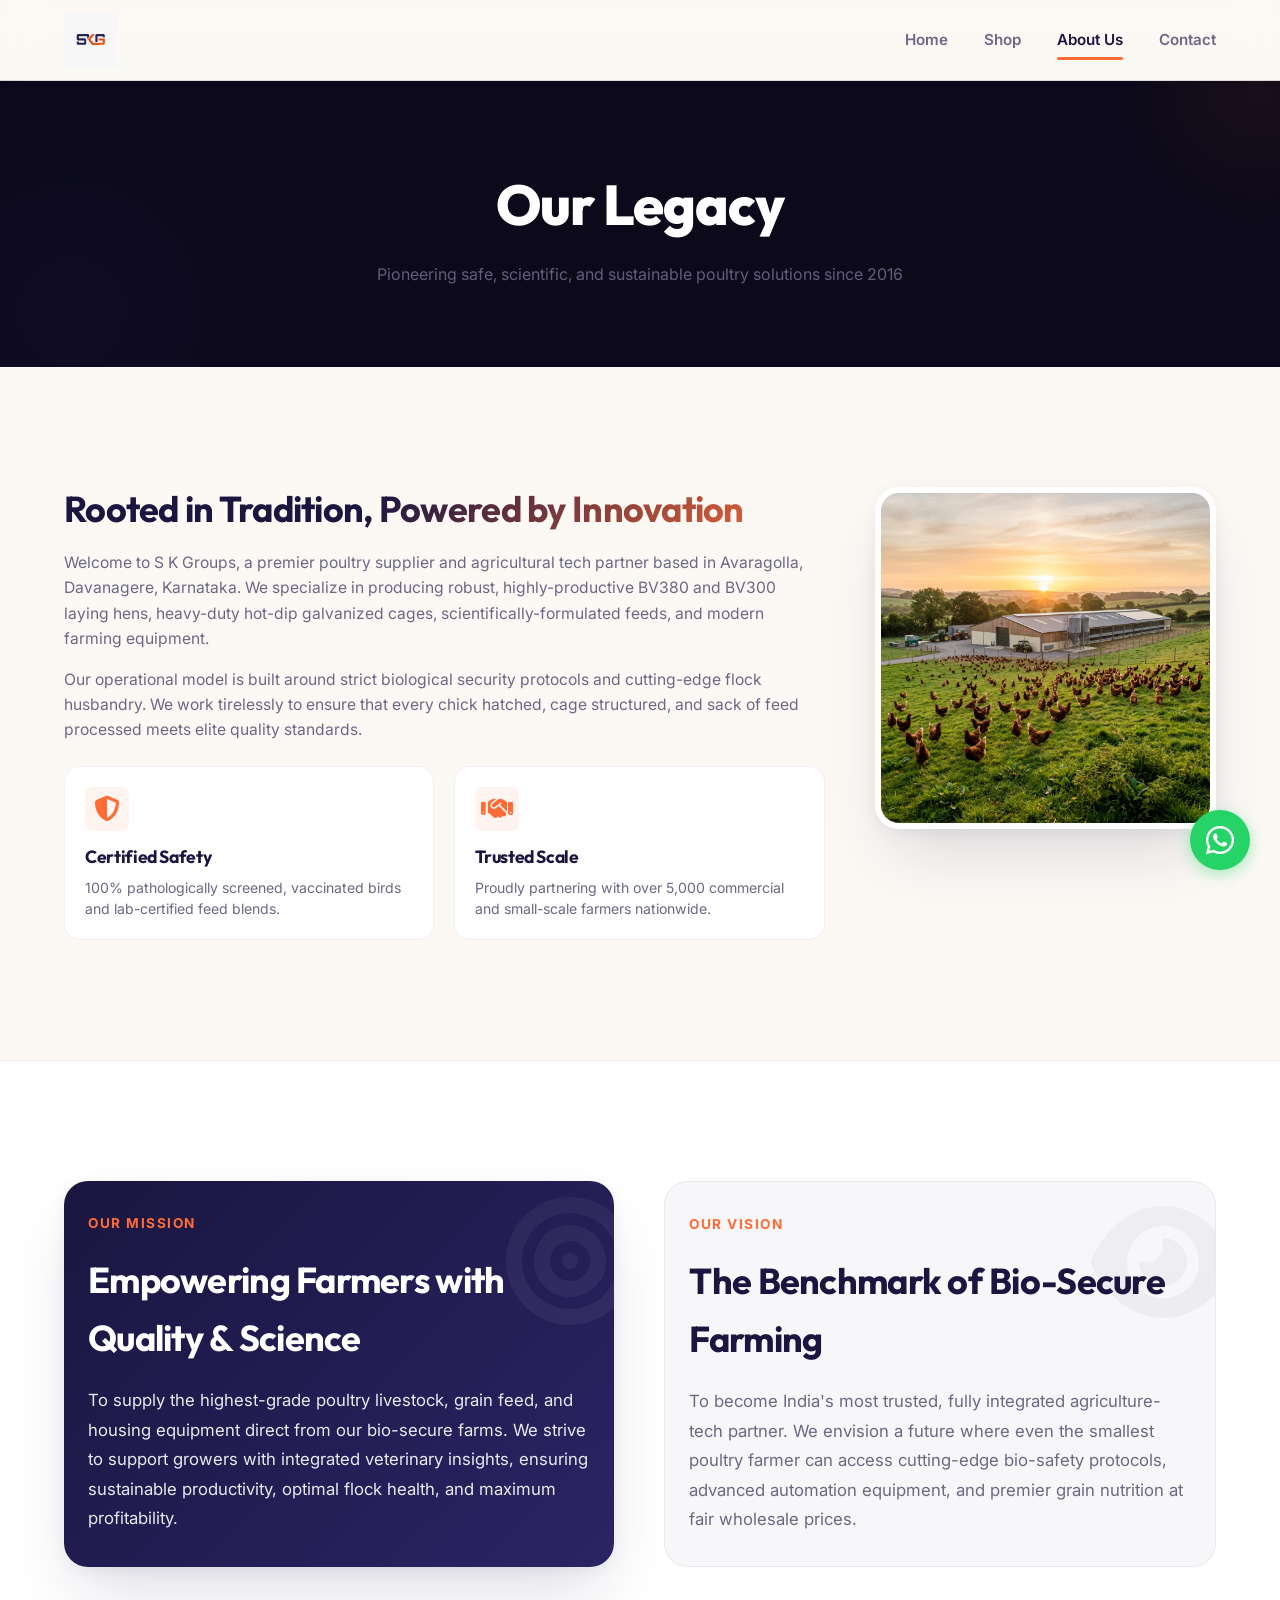
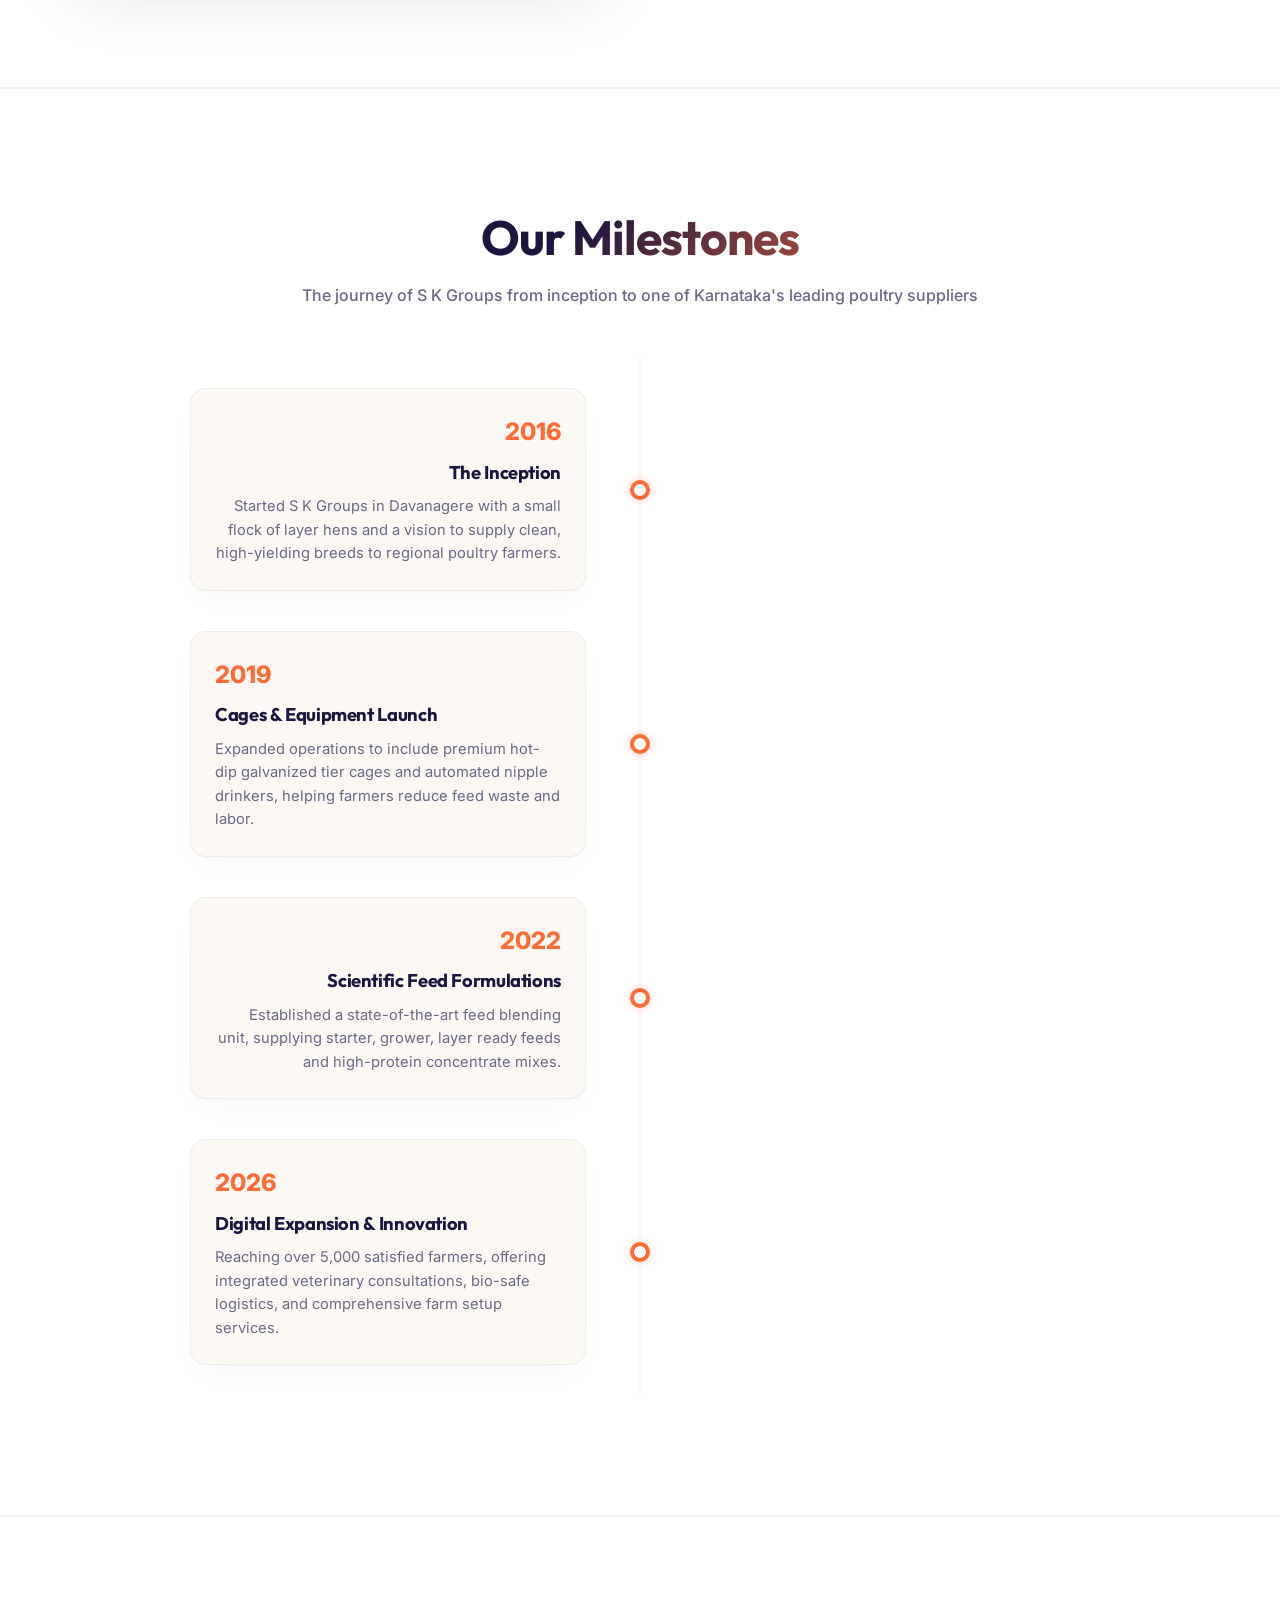
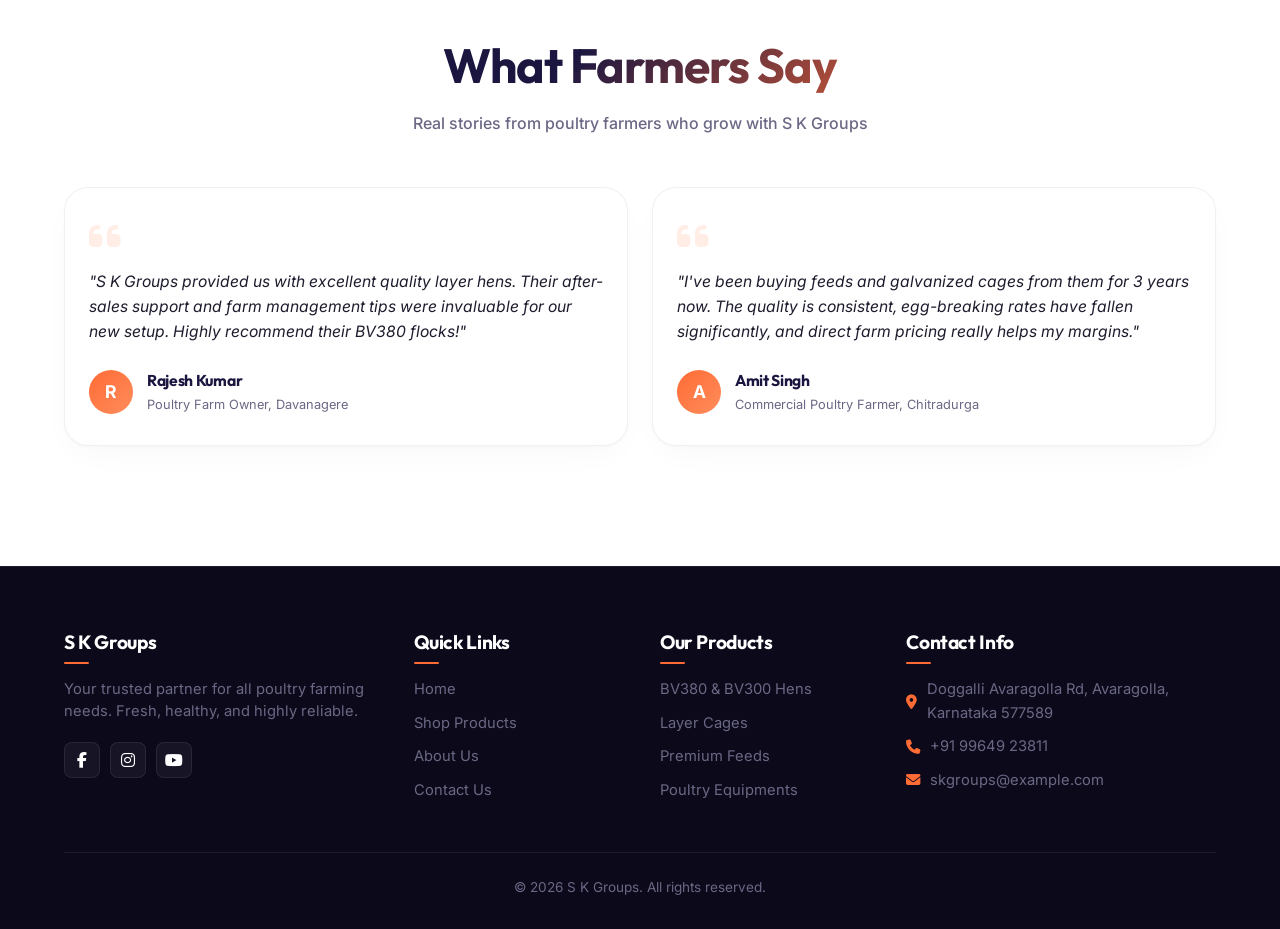
==== commit dc3fd5c2: "Update wholesale farm site" ====
--- a/about.html
+++ b/about.html
@@ -4,12 +4,13 @@
   <meta charset="UTF-8">
   <meta name="viewport" content="width=device-width, initial-scale=1.0">
   <title>About Us | S K Groups</title>
+  <meta name="description" content="Learn about S K Groups, our history, mission, and how we've grown to become Karnataka's trusted supplier of vaccinated layers, cages, feed, and equipment.">
   
   <link rel="preconnect" href="https://fonts.googleapis.com">
   <link rel="preconnect" href="https://fonts.gstatic.com" crossorigin>
   <link href="https://fonts.googleapis.com/css2?family=Inter:wght@400;500;600&family=Outfit:wght@400;600;700;800&display=swap" rel="stylesheet">
   <link rel="stylesheet" href="https://cdnjs.cloudflare.com/ajax/libs/font-awesome/6.4.0/css/all.min.css">
-  <link rel="stylesheet" href="style.css">
+  <link rel="stylesheet" href="style.css?v=1.0.4">
 </head>
 <body>
 
@@ -17,7 +18,7 @@
   <header>
     <div class="container nav-container">
       <a href="index.html" class="logo">
-        <img src="images/logo.svg" alt="S K Groups Logo" style="height: 60px;">
+        <img src="images/logo.svg" alt="S K Groups Logo">
       </a>
       <nav class="nav-links">
         <a href="index.html">Home</a>
@@ -26,7 +27,7 @@
         <a href="contact.html">Contact</a>
       </nav>
       <!-- Mobile Menu Button -->
-      <button class="mobile-menu-btn" aria-label="Toggle navigation" style="display: none; background: none; border: none; font-size: 1.5rem; color: var(--primary-color); cursor: pointer;">
+      <button class="mobile-menu-btn" aria-label="Toggle navigation">
         <i class="fa-solid fa-bars"></i>
       </button>
     </div>
@@ -35,68 +36,142 @@
   <!-- Page Header -->
   <section class="page-header">
     <div class="container">
-      <h1>Our Story</h1>
-      <p>A legacy of quality poultry farming since 2016</p>
-    </div>
-  </section>
-
-  <!-- About Content -->
+      <h1>Our Legacy</h1>
+      <p>Pioneering safe, scientific, and sustainable poultry solutions since 2016</p>
+    </div>
+  </section>
+
+  <!-- About Content Section -->
   <section class="section-padding">
-    <div class="container about-content">
+    <div class="container about-grid">
       <div class="about-text">
         <h2>Rooted in Tradition, Powered by Innovation</h2>
-        <p>Welcome to S K Groups. We are a trusted supplier based in Avaragolla, Davanagere. We specialize in BV380 and BV300 Birds, Cages, Feed and also all kinds of poultry services.</p>
-        <p>Our journey started with a simple belief: healthy birds produce the best results. That's why we maintain strict bio-security measures and employ modern farming techniques to ensure that every hen, cage, and sack of feed that leaves our farm meets the highest standards of quality.</p>
-        <p>Whether you are a small-scale farmer looking to start your journey or a large enterprise needing bulk supplies, we are here to support your growth with direct-from-farm pricing and expert guidance.</p>
+        <p>Welcome to S K Groups, a premier poultry supplier and agricultural tech partner based in Avaragolla, Davanagere, Karnataka. We specialize in producing robust, highly-productive BV380 and BV300 laying hens, heavy-duty hot-dip galvanized cages, scientifically-formulated feeds, and modern farming equipment.</p>
+        <p>Our operational model is built around strict biological security protocols and cutting-edge flock husbandry. We work tirelessly to ensure that every chick hatched, cage structured, and sack of feed processed meets elite quality standards.</p>
         
         <div class="feature-card-group">
           <div class="feature-card">
             <i class="fa-solid fa-shield-halved"></i>
-            <h4>Certified Quality</h4>
-            <p>100% vaccinated birds & lab-tested feed.</p>
+            <h4>Certified Safety</h4>
+            <p>100% pathologically screened, vaccinated birds and lab-certified feed blends.</p>
           </div>
           <div class="feature-card">
             <i class="fa-solid fa-handshake"></i>
-            <h4>Trusted Partner</h4>
-            <p>Over 5,000 farmers rely on us daily.</p>
+            <h4>Trusted Scale</h4>
+            <p>Proudly partnering with over 5,000 commercial and small-scale farmers nationwide.</p>
           </div>
         </div>
       </div>
       <div class="about-image">
-        <img src="assets/hero.png" alt="S K Groups Facility">
+        <img src="assets/hero.png" alt="S K Groups Bio-Secure Farm Facility">
+      </div>
+    </div>
+  </section>
+
+  <!-- Mission & Vision Section (Dual-tone columns) -->
+  <section class="section-padding" style="background-color: var(--card-bg); border-top: 1px solid var(--border-color); border-bottom: 1px solid var(--border-color);">
+    <div class="container">
+      <div class="about-grid">
+        <!-- Mission (Dark-gradient) -->
+        <div class="mission-vision-card" style="background: var(--primary-gradient); color: var(--text-light); box-shadow: var(--shadow-hover);">
+          <div style="position: absolute; top: -20px; right: -20px; font-size: 8rem; opacity: 0.05; color: var(--text-light); font-weight: 800;"><i class="fa-solid fa-bullseye"></i></div>
+          <span style="color: var(--accent-color); font-weight: 700; text-transform: uppercase; font-size: 0.85rem; letter-spacing: 1.5px; display: block; margin-bottom: 16px;">Our Mission</span>
+          <h3 style="color: var(--text-light); font-size: 2.25rem; margin-bottom: 20px;">Empowering Farmers with Quality & Science</h3>
+          <p style="opacity: 0.9; font-size: 1.05rem; line-height: 1.75; margin: 0;">To supply the highest-grade poultry livestock, grain feed, and housing equipment direct from our bio-secure farms. We strive to support growers with integrated veterinary insights, ensuring sustainable productivity, optimal flock health, and maximum profitability.</p>
+        </div>
+        
+        <!-- Vision (Light-borders) -->
+        <div class="mission-vision-card" style="background: rgba(26, 22, 64, 0.03); border: 1px solid var(--border-color); color: var(--text-dark);">
+          <div style="position: absolute; top: -20px; right: -20px; font-size: 8rem; opacity: 0.04; color: var(--primary-color); font-weight: 800;"><i class="fa-solid fa-eye"></i></div>
+          <span style="color: var(--accent-color); font-weight: 700; text-transform: uppercase; font-size: 0.85rem; letter-spacing: 1.5px; display: block; margin-bottom: 16px;">Our Vision</span>
+          <h3 style="color: var(--primary-color); font-size: 2.25rem; margin-bottom: 20px;">The Benchmark of Bio-Secure Farming</h3>
+          <p style="color: var(--text-muted); font-size: 1.05rem; line-height: 1.75; margin: 0;">To become India's most trusted, fully integrated agriculture-tech partner. We envision a future where even the smallest poultry farmer can access cutting-edge bio-safety protocols, advanced automation equipment, and premier grain nutrition at fair wholesale prices.</p>
+        </div>
+      </div>
+    </div>
+  </section>
+
+  <!-- Timeline Section -->
+  <section class="timeline-section section-padding">
+    <div class="container">
+      <div class="section-title">
+        <h2>Our Milestones</h2>
+        <p>The journey of S K Groups from inception to one of Karnataka's leading poultry suppliers</p>
+      </div>
+      
+      <div class="timeline-deck">
+        <!-- Milestone 1 -->
+        <div class="timeline-step">
+          <div class="timeline-node"></div>
+          <div class="timeline-content">
+            <span class="timeline-year">2016</span>
+            <h4>The Inception</h4>
+            <p>Started S K Groups in Davanagere with a small flock of layer hens and a vision to supply clean, high-yielding breeds to regional poultry farmers.</p>
+          </div>
+        </div>
+        
+        <!-- Milestone 2 -->
+        <div class="timeline-step">
+          <div class="timeline-node"></div>
+          <div class="timeline-content">
+            <span class="timeline-year">2019</span>
+            <h4>Cages & Equipment Launch</h4>
+            <p>Expanded operations to include premium hot-dip galvanized tier cages and automated nipple drinkers, helping farmers reduce feed waste and labor.</p>
+          </div>
+        </div>
+        
+        <!-- Milestone 3 -->
+        <div class="timeline-step">
+          <div class="timeline-node"></div>
+          <div class="timeline-content">
+            <span class="timeline-year">2022</span>
+            <h4>Scientific Feed Formulations</h4>
+            <p>Established a state-of-the-art feed blending unit, supplying starter, grower, layer ready feeds and high-protein concentrate mixes.</p>
+          </div>
+        </div>
+        
+        <!-- Milestone 4 -->
+        <div class="timeline-step">
+          <div class="timeline-node"></div>
+          <div class="timeline-content">
+            <span class="timeline-year">2026</span>
+            <h4>Digital Expansion & Innovation</h4>
+            <p>Reaching over 5,000 satisfied farmers, offering integrated veterinary consultations, bio-safe logistics, and comprehensive farm setup services.</p>
+          </div>
+        </div>
       </div>
     </div>
   </section>
 
   <!-- Testimonials Section -->
-  <section class="section-padding" style="background-color: white; border-top: 1px solid var(--border-color);">
+  <section class="section-padding" style="background-color: var(--card-bg); border-top: 1px solid var(--border-color);">
     <div class="container">
       <div class="section-title">
         <h2>What Farmers Say</h2>
-        <p>Trusted by the community</p>
+        <p>Real stories from poultry farmers who grow with S K Groups</p>
       </div>
       
       <div class="testimonial-grid">
         <div class="testimonial-card">
           <i class="fa-solid fa-quote-left quote-icon"></i>
-          <p class="quote-text">"S K Groups provided us with excellent quality layer hens. Their after-sales support and farm management tips were invaluable for our new setup."</p>
+          <p class="quote-text">"S K Groups provided us with excellent quality layer hens. Their after-sales support and farm management tips were invaluable for our new setup. Highly recommend their BV380 flocks!"</p>
           <div class="testimonial-user">
             <div class="testimonial-avatar">R</div>
             <div>
               <h4>Rajesh Kumar</h4>
-              <p>Poultry Farm Owner, Punjab</p>
+              <p>Poultry Farm Owner, Davanagere</p>
             </div>
           </div>
         </div>
 
         <div class="testimonial-card">
           <i class="fa-solid fa-quote-left quote-icon"></i>
-          <p class="quote-text">"I've been buying feed and cages from them for 3 years now. The quality is consistent, and the direct farm pricing really helps my margins."</p>
+          <p class="quote-text">"I've been buying feeds and galvanized cages from them for 3 years now. The quality is consistent, egg-breaking rates have fallen significantly, and direct farm pricing really helps my margins."</p>
           <div class="testimonial-user">
             <div class="testimonial-avatar">A</div>
             <div>
               <h4>Amit Singh</h4>
-              <p>Commercial Farmer, Haryana</p>
+              <p>Commercial Poultry Farmer, Chitradurga</p>
             </div>
           </div>
         </div>
@@ -104,13 +179,55 @@
     </div>
   </section>
 
-  <!-- FAB -->
-  <a href="https://wa.me/919964923811" target="_blank" class="fab"><i class="fa-brands fa-whatsapp"></i></a>
+  <!-- Floating WhatsApp Button -->
+  <a href="https://wa.me/919964923811" target="_blank" class="fab" aria-label="Chat on WhatsApp">
+    <i class="fa-brands fa-whatsapp"></i>
+  </a>
 
   <!-- Footer -->
   <footer>
     <div class="container">
-      <div class="footer-bottom" style="border-top: none; padding-top: 0;">
+      <div class="footer-grid">
+        <div class="footer-col">
+          <h3>S K Groups</h3>
+          <p>Your trusted partner for all poultry farming needs. Fresh, healthy, and highly reliable.</p>
+          <div class="social-links">
+            <a href="#" aria-label="Facebook"><i class="fa-brands fa-facebook-f"></i></a>
+            <a href="#" aria-label="Instagram"><i class="fa-brands fa-instagram"></i></a>
+            <a href="#" aria-label="YouTube"><i class="fa-brands fa-youtube"></i></a>
+          </div>
+        </div>
+        
+        <div class="footer-col">
+          <h3>Quick Links</h3>
+          <ul>
+            <li><a href="index.html">Home</a></li>
+            <li><a href="shop.html">Shop Products</a></li>
+            <li><a href="about.html">About Us</a></li>
+            <li><a href="contact.html">Contact Us</a></li>
+          </ul>
+        </div>
+        
+        <div class="footer-col">
+          <h3>Our Products</h3>
+          <ul>
+            <li><a href="shop.html?category=hens">BV380 & BV300 Hens</a></li>
+            <li><a href="shop.html?category=cages">Layer Cages</a></li>
+            <li><a href="shop.html?category=feed">Premium Feeds</a></li>
+            <li><a href="shop.html?category=equipment">Poultry Equipments</a></li>
+          </ul>
+        </div>
+        
+        <div class="footer-col">
+          <h3>Contact Info</h3>
+          <ul>
+            <li><i class="fa-solid fa-location-dot"></i> Doggalli Avaragolla Rd, Avaragolla, Karnataka 577589</li>
+            <li><i class="fa-solid fa-phone"></i> +91 99649 23811</li>
+            <li><i class="fa-solid fa-envelope"></i> skgroups@example.com</li>
+          </ul>
+        </div>
+      </div>
+      <div class="footer-bottom">
         &copy; 2026 S K Groups. All rights reserved.
       </div>
     </div>
--- a/style.css
+++ b/style.css
@@ -1,29 +1,33 @@
 :root {
   --primary-bg: #FCF9F5;
+  --dark-bg: #0B091A;
+  --dark-card: #15122E;
   --primary-color: #1A1640;
-  --accent-color: #E25822;
-  --accent-hover: #C54413;
+  --accent-color: #FF6B35;
+  --accent-hover: #E85620;
+  --accent-gradient: linear-gradient(135deg, #FF6B35 0%, #FF8D5C 100%);
+  --primary-gradient: linear-gradient(135deg, #1A1640 0%, #2A2464 100%);
   --card-bg: #FFFFFF;
   --text-dark: #1F1B2D;
-  --text-muted: #625E75;
   --text-light: #FFFFFF;
+  --text-muted: #6B6885;
   
   --font-heading: 'Outfit', sans-serif;
   --font-body: 'Inter', sans-serif;
   
-  --shadow-subtle: 0 10px 30px -10px rgba(26, 22, 64, 0.04), 0 1px 3px rgba(26, 22, 64, 0.02);
-  --shadow-hover: 0 20px 40px -15px rgba(26, 22, 64, 0.1), 0 2px 8px rgba(26, 22, 64, 0.05);
-  --shadow-glow: 0 0 25px rgba(226, 88, 34, 0.15);
+  --shadow-subtle: 0 12px 35px -10px rgba(26, 22, 64, 0.04), 0 1px 3px rgba(26, 22, 64, 0.02);
+  --shadow-hover: 0 35px 70px -15px rgba(26, 22, 64, 0.15), 0 4px 15px rgba(26, 22, 64, 0.06);
+  --shadow-glow: 0 0 30px rgba(255, 107, 53, 0.25);
   
   --border-color: rgba(26, 22, 64, 0.06);
-  --border-radius-lg: 16px;
-  --border-radius-md: 12px;
+  --border-radius-lg: 24px;
+  --border-radius-md: 16px;
   --border-radius-sm: 8px;
   
-  --transition: all 0.3s cubic-bezier(0.16, 1, 0.3, 1);
-}
-
-/* --- BASE STYLES --- */
+  --transition: all 0.4s cubic-bezier(0.16, 1, 0.3, 1);
+}
+
+/* --- BASE STYLES & RESET (MOBILE FIRST) --- */
 * {
   margin: 0;
   padding: 0;
@@ -47,11 +51,11 @@
   background: var(--primary-bg);
 }
 ::-webkit-scrollbar-thumb {
-  background: rgba(26, 22, 64, 0.1);
+  background: rgba(26, 22, 64, 0.12);
   border-radius: 5px;
 }
 ::-webkit-scrollbar-thumb:hover {
-  background: rgba(26, 22, 64, 0.2);
+  background: rgba(26, 22, 64, 0.25);
 }
 
 h1, h2, h3, h4, h5, h6 {
@@ -84,26 +88,29 @@
 }
 
 .section-padding {
-  padding: 100px 0;
+  padding: 80px 0; /* Mobile spacing */
 }
 
 .section-title {
   text-align: center;
-  margin-bottom: 60px;
-  max-width: 650px;
+  margin-bottom: 50px;
+  max-width: 700px;
   margin-left: auto;
   margin-right: auto;
 }
 
 .section-title h2 {
-  font-size: 2.75rem;
+  font-size: 2.25rem; /* Mobile size */
   margin-bottom: 12px;
   line-height: 1.2;
+  background: linear-gradient(135deg, var(--primary-color) 40%, var(--accent-color) 100%);
+  -webkit-background-clip: text;
+  -webkit-text-fill-color: transparent;
 }
 
 .section-title p {
   color: var(--text-muted);
-  font-size: 1.1rem;
+  font-size: 1rem;
   font-weight: 500;
 }
 
@@ -112,7 +119,7 @@
   display: inline-flex;
   align-items: center;
   justify-content: center;
-  padding: 14px 30px;
+  padding: 14px 28px;
   border-radius: var(--border-radius-md);
   font-weight: 600;
   cursor: pointer;
@@ -126,32 +133,46 @@
 .btn-primary {
   background-color: var(--primary-color);
   color: var(--text-light);
-  box-shadow: 0 4px 14px rgba(26, 22, 64, 0.15);
+  box-shadow: 0 6px 20px rgba(26, 22, 64, 0.15);
 }
 
 .btn-primary:hover {
-  background-color: #0e0b28;
-  transform: translateY(-2px);
-  box-shadow: 0 8px 24px rgba(26, 22, 64, 0.25);
+  background-color: #0d0a28;
+  transform: translateY(-3px);
+  box-shadow: 0 12px 28px rgba(26, 22, 64, 0.25);
 }
 
 .btn-accent {
-  background-color: var(--accent-color);
+  background: var(--accent-gradient);
   color: var(--text-light);
-  box-shadow: 0 4px 14px rgba(226, 88, 34, 0.2);
+  box-shadow: 0 6px 20px rgba(255, 107, 53, 0.25);
 }
 
 .btn-accent:hover {
   background-color: var(--accent-hover);
-  transform: translateY(-2px);
-  box-shadow: 0 8px 24px rgba(226, 88, 34, 0.35);
-}
-
-/* --- HEADER / NAVBAR --- */
+  transform: translateY(-3px);
+  box-shadow: 0 12px 28px rgba(255, 107, 53, 0.4);
+}
+
+.btn-outline {
+  background-color: transparent;
+  color: var(--text-light);
+  border: 2px solid rgba(255, 255, 255, 0.3);
+}
+
+.btn-outline:hover {
+  background-color: var(--text-light);
+  color: var(--primary-color);
+  border-color: var(--text-light);
+  transform: translateY(-3px);
+  box-shadow: 0 12px 28px rgba(255, 255, 255, 0.15);
+}
+
+/* --- HEADER / NAVBAR (MOBILE FIRST) --- */
 header {
   background-color: rgba(252, 249, 245, 0.85);
-  backdrop-filter: blur(16px);
-  -webkit-backdrop-filter: blur(16px);
+  backdrop-filter: blur(20px);
+  -webkit-backdrop-filter: blur(20px);
   position: fixed;
   top: 0;
   width: 100%;
@@ -168,23 +189,42 @@
 }
 
 .logo img {
-  height: 52px;
+  height: 54px;
   transition: var(--transition);
 }
 
 .logo:hover img {
-  transform: scale(1.03);
-}
-
+  transform: scale(1.04) rotate(-1deg);
+}
+
+/* Navigation links slide-in menu by default (Mobile) */
 .nav-links {
-  display: flex;
+  position: fixed;
+  top: 0;
+  left: -100%;
+  width: 100%;
+  height: 100vh;
+  background-color: rgba(252, 249, 245, 0.98);
+  backdrop-filter: blur(20px);
+  -webkit-backdrop-filter: blur(20px);
+  display: flex;
+  flex-direction: column;
+  justify-content: center;
+  align-items: center;
   gap: 36px;
+  transition: left 0.4s cubic-bezier(0.16, 1, 0.3, 1);
+  z-index: 1000;
+  box-shadow: 10px 0 30px rgba(0,0,0,0.1);
+}
+
+.nav-links.active {
+  left: 0;
 }
 
 .nav-links a {
-  font-weight: 600;
+  font-size: 1.6rem;
+  font-weight: 700;
   color: var(--text-muted);
-  font-size: 0.95rem;
   padding: 8px 0;
   position: relative;
 }
@@ -193,749 +233,1320 @@
   color: var(--primary-color);
 }
 
-.nav-links a::after {
-  content: '';
-  position: absolute;
-  width: 0;
-  height: 3px;
-  bottom: 0;
-  left: 0;
-  background-color: var(--accent-color);
-  border-radius: 4px;
-  transition: var(--transition);
-}
-
-.nav-links a:hover::after, .nav-links a.active::after {
-  width: 100%;
-}
-
+/* Hamburger button visible on mobile by default */
 .mobile-menu-btn {
-  display: none;
+  display: block;
   background: none;
   border: none;
   font-size: 1.8rem;
   color: var(--primary-color);
   cursor: pointer;
   z-index: 1001;
-}
-
-/* --- HERO SECTION --- */
+  outline: none;
+}
+
+/* --- HERO SECTION (MOBILE FIRST) --- */
 .hero {
   position: relative;
-  height: calc(100vh - 80px);
-  min-height: 650px;
-  background: url('assets/hero.png') center/cover no-repeat;
+  background: var(--dark-bg);
   display: flex;
   align-items: center;
   overflow: hidden;
-}
-
-.hero-overlay {
+  padding: 60px 0 100px;
+}
+
+/* Glowing Background Lights */
+.hero::before {
+  content: '';
   position: absolute;
-  top: 0; left: 0; width: 100%; height: 100%;
-  background: linear-gradient(to right, rgba(26, 22, 64, 0.92) 20%, rgba(26, 22, 64, 0.6) 60%, rgba(26, 22, 64, 0.25) 100%);
-}
-
-.hero-content {
+  top: -10%;
+  right: -5%;
+  width: 400px;
+  height: 400px;
+  border-radius: 50%;
+  background: radial-gradient(circle, rgba(255, 107, 53, 0.12) 0%, rgba(255, 107, 53, 0) 70%);
+  z-index: 1;
+  pointer-events: none;
+}
+
+.hero::after {
+  content: '';
+  position: absolute;
+  bottom: -20%;
+  left: -10%;
+  width: 500px;
+  height: 500px;
+  border-radius: 50%;
+  background: radial-gradient(circle, rgba(42, 36, 100, 0.25) 0%, rgba(42, 36, 100, 0) 70%);
+  z-index: 1;
+  pointer-events: none;
+}
+
+.hero-grid {
+  display: grid;
+  grid-template-columns: 1fr; /* Stack layout on mobile */
+  gap: 48px;
+  align-items: center;
   position: relative;
   z-index: 10;
+}
+
+.hero-content {
   color: var(--text-light);
-  max-width: 650px;
+  text-align: center;
+}
+
+.hero-badge {
+  display: inline-flex;
+  align-items: center;
+  gap: 8px;
+  background-color: rgba(255, 107, 53, 0.15);
+  border: 1px solid rgba(255, 107, 53, 0.3);
+  padding: 8px 16px;
+  border-radius: 30px;
+  font-size: 0.8rem;
+  font-weight: 700;
+  color: var(--accent-color);
+  text-transform: uppercase;
+  letter-spacing: 1.5px;
+  margin-bottom: 24px;
+  animation: float 4s ease-in-out infinite;
 }
 
 .hero-content h1 {
-  font-size: 4.5rem;
+  font-size: 3rem; /* Small scale for mobile */
   color: var(--text-light);
   margin-bottom: 24px;
-  line-height: 1.05;
+  line-height: 1.1;
   font-weight: 800;
   letter-spacing: -0.03em;
 }
 
+.hero-content h1 span {
+  background: linear-gradient(135deg, #FF6B35 0%, #FFA27B 100%);
+  -webkit-background-clip: text;
+  -webkit-text-fill-color: transparent;
+}
+
 .hero-content p {
-  font-size: 1.25rem;
-  margin-bottom: 36px;
-  opacity: 0.9;
-  font-weight: 400;
+  font-size: 1.1rem;
+  margin-bottom: 35px;
+  opacity: 0.85;
   line-height: 1.6;
+  max-width: 580px;
+  margin-left: auto;
+  margin-right: auto;
 }
 
 .hero-buttons {
   display: flex;
-  gap: 16px;
-}
-
-/* --- CATEGORIES SECTION --- */
-.categories-grid {
+  flex-direction: column; /* Stacked CTA on mobile */
+  gap: 12px;
+  align-items: stretch;
+}
+
+/* Hero Showcase Card */
+.hero-showcase {
+  background: rgba(255, 255, 255, 0.03);
+  backdrop-filter: blur(16px);
+  -webkit-backdrop-filter: blur(16px);
+  border: 1px solid rgba(255, 255, 255, 0.08);
+  border-radius: var(--border-radius-lg);
+  padding: 24px;
+  box-shadow: 0 30px 60px rgba(0, 0, 0, 0.3);
+  color: var(--text-light);
+  transition: var(--transition);
+  width: 100%;
+}
+
+.hero-showcase:hover {
+  transform: translateY(-8px);
+  border-color: rgba(255, 107, 53, 0.3);
+  box-shadow: 0 40px 80px rgba(255, 107, 53, 0.1);
+}
+
+.showcase-tag {
+  font-size: 0.72rem;
+  font-weight: 700;
+  text-transform: uppercase;
+  color: var(--accent-color);
+  letter-spacing: 1.5px;
+  display: block;
+  margin-bottom: 12px;
+  text-align: left;
+}
+
+.hero-showcase img {
+  border-radius: var(--border-radius-md);
+  margin-bottom: 24px;
+  background-color: rgba(255, 255, 255, 0.02);
+  padding: 15px;
+  height: 200px;
+  width: 100%;
+  object-fit: contain;
+}
+
+.showcase-title {
+  font-size: 1.35rem;
+  color: var(--text-light);
+  margin-bottom: 8px;
+  text-align: left;
+}
+
+.showcase-desc {
+  font-size: 0.88rem;
+  opacity: 0.75;
+  margin-bottom: 20px;
+  text-align: left;
+}
+
+.showcase-action {
+  display: flex;
+  justify-content: space-between;
+  align-items: center;
+  border-top: 1px solid rgba(255, 255, 255, 0.08);
+  padding-top: 15px;
+}
+
+.showcase-price {
+  font-weight: 700;
+  font-size: 1.1rem;
+  color: var(--accent-color);
+}
+
+.showcase-link {
+  font-size: 0.9rem;
+  font-weight: 600;
+  display: inline-flex;
+  align-items: center;
+  gap: 6px;
+  color: var(--text-light);
+}
+
+.showcase-link:hover {
+  color: var(--accent-color);
+}
+
+/* --- FLOATING STATS OVERLAY (MOBILE FIRST) --- */
+.stats-overlay-container {
+  margin-top: -60px;
+  position: relative;
+  z-index: 100;
+}
+
+.stats-overlay {
+  background: rgba(255, 255, 255, 0.75);
+  backdrop-filter: blur(24px);
+  -webkit-backdrop-filter: blur(24px);
+  border: 1px solid rgba(26, 22, 64, 0.06);
+  border-radius: var(--border-radius-lg);
+  padding: 30px;
+  box-shadow: 0 20px 50px rgba(26, 22, 64, 0.06);
   display: grid;
-  grid-template-columns: repeat(auto-fill, minmax(280px, 1fr));
+  grid-template-columns: 1fr; /* Stack layout on mobile */
   gap: 24px;
 }
 
-.category-card {
+.stats-overlay .stat-box {
+  text-align: center;
+  border-bottom: 1px solid rgba(26, 22, 64, 0.08);
+  padding-bottom: 15px;
+}
+
+.stats-overlay .stat-box:last-child {
+  border-bottom: none;
+  padding-bottom: 0;
+}
+
+.stats-overlay .stat-box h3 {
+  font-size: 2.75rem;
+  margin-bottom: 4px;
+  color: var(--primary-color);
+}
+
+.stats-overlay .stat-box p {
+  color: var(--text-muted);
+  font-size: 0.9rem;
+  font-weight: 600;
+  text-transform: uppercase;
+  letter-spacing: 0.5px;
+}
+
+/* --- SERVICES (MOBILE FIRST) --- */
+.services-grid {
+  display: grid;
+  grid-template-columns: repeat(auto-fit, minmax(280px, 1fr));
+  gap: 24px;
+}
+
+.service-card {
   background: var(--card-bg);
-  padding: 24px;
+  border: 1px solid var(--border-color);
+  border-radius: var(--border-radius-lg);
+  padding: 32px 24px;
+  transition: var(--transition);
+  display: flex;
+  flex-direction: column;
+  position: relative;
+  overflow: hidden;
+  text-align: left;
+}
+
+.service-card::before {
+  content: '';
+  position: absolute;
+  top: 0; left: 0; width: 4px; height: 100%;
+  background: var(--accent-gradient);
+  opacity: 0;
+  transition: var(--transition);
+}
+
+.service-card:hover {
+  transform: translateY(-8px);
+  box-shadow: var(--shadow-hover);
+  border-color: rgba(26, 22, 64, 0.1);
+}
+
+.service-card:hover::before {
+  opacity: 1;
+}
+
+.service-icon-box {
+  width: 56px;
+  height: 56px;
   border-radius: var(--border-radius-md);
-  box-shadow: var(--shadow-subtle);
-  display: flex;
-  align-items: center;
-  gap: 16px;
-  border-left: 4px solid var(--primary-color);
-  border-top: 1px solid var(--border-color);
-  border-right: 1px solid var(--border-color);
-  border-bottom: 1px solid var(--border-color);
-  transition: var(--transition);
-}
-
-.category-card:hover {
-  transform: translateY(-4px);
-  box-shadow: var(--shadow-hover);
-  border-left-color: var(--accent-color);
-}
-
-.category-card i {
+  background-color: #FAF7F3;
+  display: flex;
+  align-items: center;
+  justify-content: center;
+  margin-bottom: 20px;
   color: var(--accent-color);
-  font-size: 1.5rem;
-  transition: var(--transition);
-}
-
-.category-card:hover i {
-  transform: scale(1.1);
-}
-
-.category-card h3 {
-  margin: 0;
-  font-size: 1.15rem;
-  color: var(--text-dark);
+  font-size: 1.6rem;
+  transition: var(--transition);
+}
+
+.service-card:hover .service-icon-box {
+  background-color: var(--accent-color);
+  color: var(--text-light);
+  transform: scale(1.05) rotate(-3deg);
+  box-shadow: 0 8px 20px rgba(255, 107, 53, 0.2);
+}
+
+.service-card h3 {
+  font-size: 1.3rem;
+  margin-bottom: 10px;
+  color: var(--primary-color);
+}
+
+.service-card p {
+  color: var(--text-muted);
+  font-size: 0.95rem;
+  margin-bottom: 20px;
+  flex-grow: 1;
+}
+
+.service-link {
   font-weight: 700;
-}
-
-/* --- TRUST & STATS SECTION --- */
-.trust-section {
+  font-size: 0.9rem;
+  color: var(--primary-color);
+  display: inline-flex;
+  align-items: center;
+  gap: 6px;
+}
+
+.service-card:hover .service-link {
+  color: var(--accent-color);
+}
+
+.service-link i {
+  transition: var(--transition);
+}
+
+.service-card:hover .service-link i {
+  transform: translateX(4px);
+}
+
+/* --- WHY CHOOSE US (MOBILE FIRST) --- */
+.why-section {
   background-color: var(--card-bg);
   border-top: 1px solid var(--border-color);
   border-bottom: 1px solid var(--border-color);
 }
 
-.trust-flex {
-  display: flex;
-  align-items: center;
-  gap: 80px;
-}
-
-.trust-content {
-  flex: 1.2;
-}
-
-.trust-content h2 {
-  font-size: 2.75rem;
+.why-grid {
+  display: flex;
+  flex-direction: column; /* Stacked on mobile */
+  gap: 48px;
+}
+
+.why-image-wrapper {
+  width: 100%;
+  position: relative;
+}
+
+.why-image-wrapper img {
+  border-radius: var(--border-radius-lg);
+  box-shadow: var(--shadow-hover);
+  border: 6px solid var(--primary-bg);
+  width: 100%;
+}
+
+.why-floating-badge {
+  position: absolute;
+  bottom: 20px;
+  right: 10px;
+  background: var(--primary-gradient);
+  color: var(--text-light);
+  padding: 16px 20px;
+  border-radius: var(--border-radius-md);
+  box-shadow: 0 20px 40px rgba(26, 22, 64, 0.2);
+  display: flex;
+  align-items: center;
+  gap: 12px;
+  border: 1px solid rgba(255, 255, 255, 0.1);
+}
+
+.why-floating-badge i {
+  font-size: 1.8rem;
+  color: var(--accent-color);
+}
+
+.why-floating-badge h4 {
+  color: var(--text-light);
+  font-size: 1.25rem;
+  line-height: 1;
+  margin-bottom: 4px;
+  text-align: left;
+}
+
+.why-floating-badge p {
+  opacity: 0.8;
+  font-size: 0.8rem;
+  margin: 0;
+  text-align: left;
+}
+
+.why-content {
+  width: 100%;
+  text-align: left;
+}
+
+.why-content h2 {
+  font-size: 2.25rem;
   margin-bottom: 24px;
-  line-height: 1.15;
-}
-
-.trust-content p {
+  line-height: 1.2;
+}
+
+.why-list {
+  display: grid;
+  grid-template-columns: 1fr;
+  gap: 24px;
+}
+
+.why-item {
+  display: flex;
+  gap: 16px;
+  align-items: flex-start;
+}
+
+.why-num {
+  font-size: 1.15rem;
+  font-weight: 800;
+  color: var(--accent-color);
+  background-color: rgba(255, 107, 53, 0.1);
+  width: 40px;
+  height: 40px;
+  border-radius: 50%;
+  display: flex;
+  align-items: center;
+  justify-content: center;
+  flex-shrink: 0;
+}
+
+.why-item h4 {
+  font-size: 1.15rem;
+  margin-bottom: 4px;
+  color: var(--primary-color);
+}
+
+.why-item p {
   color: var(--text-muted);
-  margin-bottom: 30px;
-  font-size: 1.15rem;
+  font-size: 0.92rem;
+  margin: 0;
+}
+
+/* --- FAQ ACCORDION SECTION (MOBILE FIRST) --- */
+.faq-accordion {
+  max-width: 800px;
+  margin: 0 auto;
+}
+
+.faq-item {
+  background: var(--card-bg);
+  border: 1px solid var(--border-color);
+  border-radius: var(--border-radius-md);
+  margin-bottom: 16px;
+  overflow: hidden;
+  transition: var(--transition);
+}
+
+.faq-item:hover {
+  border-color: rgba(26, 22, 64, 0.15);
+  box-shadow: var(--shadow-subtle);
+}
+
+.faq-header {
+  padding: 20px 24px;
+  display: flex;
+  justify-content: space-between;
+  align-items: center;
+  cursor: pointer;
+  user-select: none;
+}
+
+.faq-header h4 {
+  font-size: 1.05rem;
+  margin: 0;
+  color: var(--primary-color);
+  font-weight: 700;
+  transition: var(--transition);
+  text-align: left;
+}
+
+.faq-item.active .faq-header h4 {
+  color: var(--accent-color);
+}
+
+.faq-icon {
+  width: 28px;
+  height: 28px;
+  border-radius: 50%;
+  background-color: var(--primary-bg);
+  display: flex;
+  align-items: center;
+  justify-content: center;
+  color: var(--primary-color);
+  transition: var(--transition);
+  flex-shrink: 0;
+}
+
+.faq-item.active .faq-icon {
+  background-color: var(--accent-color);
+  color: var(--text-light);
+  transform: rotate(180deg);
+}
+
+.faq-content {
+  max-height: 0;
+  overflow: hidden;
+  transition: all 0.3s ease-out;
+  padding: 0 24px;
+}
+
+.faq-item.active .faq-content {
+  max-height: 200px;
+  padding-bottom: 20px;
+}
+
+.faq-content p {
+  color: var(--text-muted);
+  font-size: 0.95rem;
   line-height: 1.6;
-}
-
-.trust-content ul {
-  margin-bottom: 30px;
-}
-
-.trust-content ul li {
-  margin-bottom: 18px;
-  font-size: 1.1rem;
+  text-align: left;
+}
+
+/* --- PAGE HEADER BANNER (MOBILE FIRST) --- */
+.page-header {
+  background: var(--dark-bg);
+  padding: 60px 0;
+  position: relative;
+  overflow: hidden;
+  text-align: center;
+}
+
+.page-header::before {
+  content: '';
+  position: absolute;
+  top: -50%;
+  right: -10%;
+  width: 300px;
+  height: 300px;
+  border-radius: 50%;
+  background: radial-gradient(circle, rgba(255, 107, 53, 0.06) 0%, rgba(255, 107, 53, 0) 70%);
+  pointer-events: none;
+}
+
+.page-header::after {
+  content: '';
+  position: absolute;
+  bottom: -50%;
+  left: -10%;
+  width: 400px;
+  height: 400px;
+  border-radius: 50%;
+  background: radial-gradient(circle, rgba(42, 36, 100, 0.15) 0%, rgba(42, 36, 100, 0) 70%);
+  pointer-events: none;
+}
+
+.page-header h1 {
+  font-size: 2.25rem; /* Mobile size */
+  color: var(--text-light);
+  margin-bottom: 12px;
+  font-weight: 800;
+  position: relative;
+  z-index: 2;
+}
+
+.page-header p {
+  font-size: 1rem;
+  color: var(--text-muted);
+  opacity: 0.9;
+  margin: 0;
+  position: relative;
+  z-index: 2;
+}
+
+/* --- DASHBOARD FILTER SHOP BAR (MOBILE FIRST) --- */
+.dashboard-filter-bar {
+  display: flex;
+  flex-direction: column;
+  margin-bottom: 36px;
+  border-bottom: 1px solid var(--border-color);
+  padding-bottom: 20px;
+  gap: 20px;
+  align-items: flex-start;
+}
+
+.dashboard-title-info {
   display: flex;
   align-items: center;
   gap: 12px;
-  font-weight: 500;
-}
-
-.trust-content ul li i {
+}
+
+.dashboard-title-info h2 {
+  font-size: 1.5rem;
+  color: var(--primary-color);
+}
+
+.product-count-badge {
+  background-color: rgba(26, 22, 64, 0.08);
+  padding: 4px 12px;
+  border-radius: 20px;
+  font-size: 0.8rem;
+  font-weight: 700;
+  color: var(--primary-color);
+}
+
+.shop-filters {
+  display: flex;
+  gap: 10px;
+  flex-wrap: wrap;
+  align-items: center;
+  width: 100%;
+}
+
+.filter-btn {
+  background-color: var(--card-bg);
+  color: var(--text-muted);
+  border: 1px solid var(--border-color);
+  padding: 8px 16px;
+  border-radius: 30px;
+  font-weight: 600;
+  font-size: 0.85rem;
+  cursor: pointer;
+  transition: var(--transition);
+  font-family: var(--font-body);
+}
+
+.filter-btn:hover {
+  color: var(--primary-color);
+  border-color: rgba(26, 22, 64, 0.15);
+  background-color: rgba(26, 22, 64, 0.02);
+}
+
+.filter-btn.active {
+  background-color: var(--primary-color);
+  color: var(--text-light);
+  border-color: var(--primary-color);
+  box-shadow: 0 4px 12px rgba(26, 22, 64, 0.15);
+}
+
+/* --- PRODUCT GRID & CARDS (MOBILE FIRST) --- */
+.product-grid {
+  display: grid;
+  grid-template-columns: 1fr; /* Stack layout on mobile */
+  gap: 24px;
+  margin-top: 20px;
+}
+
+.product-card {
+  background: var(--card-bg);
+  border: 1px solid var(--border-color);
+  border-radius: var(--border-radius-lg);
+  overflow: hidden;
+  transition: var(--transition);
+  display: flex;
+  flex-direction: column;
+  box-shadow: var(--shadow-subtle);
+  width: 100%;
+}
+
+.product-card:hover {
+  transform: translateY(-5px);
+  box-shadow: var(--shadow-hover);
+  border-color: rgba(26, 22, 64, 0.15);
+}
+
+.product-img {
+  height: 200px;
+  width: 100%;
+  object-fit: contain;
+  background-color: #FAF7F3;
+  padding: 20px;
+  border-bottom: 1px solid var(--border-color);
+  transition: var(--transition);
+}
+
+.product-card:hover .product-img {
+  transform: scale(1.02);
+}
+
+.product-info {
+  padding: 20px;
+  display: flex;
+  flex-direction: column;
+  flex-grow: 1;
+  text-align: left;
+}
+
+.product-badge {
+  display: inline-block;
+  align-self: flex-start;
+  background-color: rgba(255, 107, 53, 0.1);
   color: var(--accent-color);
-  font-size: 1.3rem;
-}
-
-.trust-stats {
-  flex: 1;
+  font-size: 0.7rem;
+  font-weight: 700;
+  padding: 4px 10px;
+  border-radius: 20px;
+  text-transform: uppercase;
+  letter-spacing: 1px;
+  margin-bottom: 10px;
+}
+
+.product-info h3 {
+  font-size: 1.2rem;
+  color: var(--primary-color);
+  margin-bottom: 8px;
+  font-weight: 700;
+}
+
+.product-info p {
+  color: var(--text-muted);
+  font-size: 0.9rem;
+  line-height: 1.5;
+  margin-bottom: 16px;
+  flex-grow: 1;
+}
+
+.product-specs-summary {
   display: grid;
   grid-template-columns: 1fr 1fr;
-  gap: 24px;
-}
-
-.stat-box {
+  gap: 8px 12px;
+  margin-bottom: 20px;
+  border-top: 1px solid rgba(26, 22, 64, 0.05);
+  padding-top: 15px;
+}
+
+.spec-summary-item {
+  display: flex;
+  flex-direction: column;
+}
+
+.spec-summary-label {
+  font-size: 0.7rem;
+  font-weight: 600;
+  text-transform: uppercase;
+  color: #a09cb4;
+  letter-spacing: 0.5px;
+}
+
+.spec-summary-value {
+  font-size: 0.8rem;
+  font-weight: 700;
+  color: var(--text-dark);
+}
+
+/* Stacked CTA buttons on mobile by default */
+.product-buttons {
+  display: grid;
+  grid-template-columns: 1fr;
+  gap: 10px;
+  margin-top: auto;
+}
+
+.btn-details {
+  background-color: rgba(26, 22, 64, 0.04);
+  color: var(--primary-color);
+  border: 1px solid rgba(26, 22, 64, 0.08);
+  padding: 12px 16px;
+  border-radius: var(--border-radius-md);
+  font-weight: 600;
+  font-size: 0.9rem;
+  cursor: pointer;
+  transition: var(--transition);
+  font-family: var(--font-body);
+  display: inline-flex;
+  align-items: center;
+  justify-content: center;
+}
+
+.btn-details:hover {
+  background-color: var(--primary-color);
+  color: var(--text-light);
+  transform: translateY(-2px);
+}
+
+.product-card .btn-primary {
+  background-color: #25D366;
+  color: white;
+  box-shadow: 0 4px 12px rgba(37, 211, 102, 0.15);
+  padding: 12px 16px;
+  border-radius: var(--border-radius-md);
+  font-weight: 600;
+  font-size: 0.9rem;
+  cursor: pointer;
+  transition: var(--transition);
+  font-family: var(--font-body);
+  display: inline-flex;
+  align-items: center;
+  justify-content: center;
+  border: none;
+}
+
+.product-card .btn-primary:hover {
+  background-color: #128C7E;
+  box-shadow: 0 8px 20px rgba(37, 211, 102, 0.3);
+  transform: translateY(-2px);
+}
+
+/* --- ABOUT TIMELINE SECTION (MOBILE FIRST) --- */
+.timeline-section {
+  background-color: var(--card-bg);
+  border-top: 1px solid var(--border-color);
+  border-bottom: 1px solid var(--border-color);
+}
+
+.timeline-deck {
+  position: relative;
+  max-width: 900px;
+  margin: 0 auto;
+  padding: 30px 0;
+}
+
+/* Left-aligned vertical line by default */
+.timeline-deck::before {
+  content: '';
+  position: absolute;
+  left: 20px;
+  top: 0;
+  width: 4px;
+  height: 100%;
+  background-color: var(--primary-bg);
+}
+
+.timeline-step {
+  display: flex;
+  justify-content: space-between;
+  align-items: center;
+  margin-bottom: 40px;
+  position: relative;
+}
+
+.timeline-step:last-child {
+  margin-bottom: 0;
+}
+
+/* Node aligned to the left vertical line */
+.timeline-node {
+  width: 20px;
+  height: 20px;
+  background-color: var(--card-bg);
+  border: 4px solid var(--accent-color);
+  border-radius: 50%;
+  position: absolute;
+  left: 20px;
+  top: 50%;
+  transform: translate(-50%, -50%);
+  z-index: 10;
+  box-shadow: 0 0 10px rgba(255, 107, 53, 0.3);
+}
+
+/* Stacked text blocks pushed to the right of node */
+.timeline-content {
+  width: calc(100% - 50px);
+  margin-left: 50px !important;
   background: var(--primary-bg);
-  padding: 36px 24px;
-  border-radius: var(--border-radius-lg);
-  text-align: center;
+  padding: 24px;
+  border-radius: var(--border-radius-md);
   border: 1px solid var(--border-color);
   box-shadow: var(--shadow-subtle);
   transition: var(--transition);
-}
-
-.stat-box:hover {
-  transform: translateY(-5px);
+  text-align: left !important;
+}
+
+.timeline-step:hover .timeline-content {
+  transform: translateY(-4px);
   box-shadow: var(--shadow-hover);
-}
-
-.stat-box h3 {
-  font-size: 3rem;
-  background: linear-gradient(135deg, var(--primary-color) 30%, var(--accent-color) 100%);
+  background: var(--card-bg);
+}
+
+.timeline-year {
+  font-size: 1.5rem;
+  font-weight: 800;
+  color: var(--accent-color);
+  margin-bottom: 6px;
+  display: block;
+}
+
+.timeline-content h4 {
+  font-size: 1.15rem;
+  margin-bottom: 8px;
+  color: var(--primary-color);
+}
+
+.timeline-content p {
+  color: var(--text-muted);
+  font-size: 0.92rem;
+  margin: 0;
+}
+
+/* --- ABOUT HIGHLIGHTS & TESTIMONIALS (MOBILE FIRST) --- */
+.about-grid {
+  display: flex;
+  flex-direction: column; /* Stacked layout */
+  gap: 36px;
+  align-items: stretch;
+}
+
+.about-text {
+  text-align: left;
+}
+
+.about-text h2 {
+  font-size: 2.25rem;
+  line-height: 1.2;
+  margin-bottom: 20px;
+  background: linear-gradient(135deg, var(--primary-color) 40%, var(--accent-color) 100%);
   -webkit-background-clip: text;
   -webkit-text-fill-color: transparent;
-  margin-bottom: 8px;
-  font-weight: 800;
-  letter-spacing: -0.03em;
-}
-
-.stat-box p {
-  font-weight: 600;
+}
+
+.about-text p {
   color: var(--text-muted);
-  font-size: 0.95rem;
-  letter-spacing: 0.5px;
-  text-transform: uppercase;
-}
-
-/* --- SHOP FILTERS & GRID --- */
-.shop-filters {
-  display: flex;
-  justify-content: center;
-  gap: 16px;
-  margin-bottom: 48px;
-  flex-wrap: wrap;
-}
-
-.filter-btn {
+  margin-bottom: 16px;
+  font-size: 0.98rem;
+}
+
+.about-image img {
+  border-radius: var(--border-radius-lg);
+  box-shadow: var(--shadow-hover);
+  border: 6px solid var(--card-bg);
+  width: 100%;
+}
+
+.feature-card-group {
+  display: grid;
+  grid-template-columns: 1fr; /* Stacked feature cards */
+  gap: 20px;
+  margin-top: 24px;
+}
+
+.feature-card {
   background: var(--card-bg);
   border: 1px solid var(--border-color);
-  padding: 12px 24px;
-  border-radius: 30px;
-  font-weight: 600;
+  border-radius: var(--border-radius-md);
+  padding: 20px;
+  transition: var(--transition);
+  text-align: left;
+}
+
+.feature-card:hover {
+  transform: translateY(-4px);
+  box-shadow: var(--shadow-subtle);
+  border-color: rgba(26, 22, 64, 0.1);
+}
+
+.feature-card i {
+  font-size: 1.6rem;
+  color: var(--accent-color);
+  margin-bottom: 12px;
+  background-color: rgba(255, 107, 53, 0.08);
+  width: 44px;
+  height: 44px;
+  border-radius: var(--border-radius-sm);
+  display: flex;
+  align-items: center;
+  justify-content: center;
+}
+
+.feature-card h4 {
+  font-size: 1.1rem;
+  margin-bottom: 6px;
+  color: var(--primary-color);
+}
+
+.feature-card p {
   color: var(--text-muted);
-  cursor: pointer;
-  transition: var(--transition);
-  font-size: 0.95rem;
+  font-size: 0.88rem;
+  margin: 0;
+  line-height: 1.5;
+}
+
+.mission-vision-card {
+  padding: 32px 24px;
+  border-radius: var(--border-radius-lg);
+  position: relative;
+  overflow: hidden;
+  transition: var(--transition);
+  text-align: left;
+  width: 100%;
+}
+
+.mission-vision-card:hover {
+  transform: translateY(-5px);
+}
+
+.testimonial-grid {
+  display: grid;
+  grid-template-columns: 1fr; /* Stacked reviews */
+  gap: 24px;
+}
+
+.testimonial-card {
+  background: var(--card-bg);
+  border: 1px solid var(--border-color);
+  border-radius: var(--border-radius-lg);
+  padding: 30px 24px;
   box-shadow: var(--shadow-subtle);
-}
-
-.filter-btn:hover, .filter-btn.active {
-  background: var(--primary-color);
+  position: relative;
+  text-align: left;
+}
+
+.quote-icon {
+  font-size: 2.25rem;
+  color: rgba(255, 107, 53, 0.12);
+  margin-bottom: 15px;
+  display: block;
+}
+
+.quote-text {
+  font-size: 0.98rem;
+  color: var(--text-dark);
+  font-style: italic;
+  margin-bottom: 24px;
+  line-height: 1.6;
+}
+
+.testimonial-user {
+  display: flex;
+  align-items: center;
+  gap: 14px;
+}
+
+.testimonial-avatar {
+  width: 44px;
+  height: 44px;
+  border-radius: 50%;
+  background: var(--accent-gradient);
   color: var(--text-light);
-  border-color: var(--primary-color);
-  transform: translateY(-2px);
-  box-shadow: var(--shadow-hover);
-}
-
-.product-grid {
-  display: grid;
-  grid-template-columns: repeat(auto-fill, minmax(280px, 1fr));
-  gap: 30px;
-}
-
-.product-card {
+  display: flex;
+  align-items: center;
+  justify-content: center;
+  font-weight: 700;
+  font-size: 1.1rem;
+}
+
+.testimonial-user h4 {
+  font-size: 0.98rem;
+  color: var(--primary-color);
+  margin-bottom: 2px;
+}
+
+.testimonial-user p {
+  font-size: 0.8rem;
+  color: var(--text-muted);
+  margin: 0;
+}
+
+/* --- CONTACT & FORMS (MOBILE FIRST) --- */
+.contact-split-grid {
+  display: flex;
+  flex-direction: column; /* Stacked layout on mobile */
   background: var(--card-bg);
   border-radius: var(--border-radius-lg);
   overflow: hidden;
   box-shadow: var(--shadow-subtle);
   border: 1px solid var(--border-color);
-  transition: var(--transition);
-  display: flex;
-  flex-direction: column;
-}
-
-.product-card:hover {
-  transform: translateY(-6px);
-  box-shadow: var(--shadow-hover);
-  border-color: rgba(226, 88, 34, 0.25);
-}
-
-.product-card:hover .product-img {
-  transform: scale(1.04);
-}
-
-.product-img {
+  width: 100%;
+}
+
+.contact-split-info {
+  padding: 30px;
+  background: var(--primary-bg);
+  border-bottom: 1px solid var(--border-color);
+}
+
+.contact-split-info h3 {
+  font-size: 1.75rem;
+  margin-bottom: 16px;
+  color: var(--primary-color);
+}
+
+.contact-split-form {
+  padding: 30px;
+}
+
+.contact-split-form h3 {
+  font-size: 1.75rem;
+  margin-bottom: 20px;
+  color: var(--primary-color);
+}
+
+.map-embed-wrapper {
+  margin-top: 30px;
   height: 230px;
+  border-radius: var(--border-radius-md);
+  overflow: hidden;
+  border: 1px solid var(--border-color);
+  box-shadow: var(--shadow-subtle);
+}
+
+/* Form inputs styling */
+.form-group {
+  margin-bottom: 20px;
+  text-align: left;
+}
+
+.form-group label {
+  display: block;
+  font-size: 0.8rem;
+  font-weight: 700;
+  color: var(--primary-color);
+  margin-bottom: 6px;
+  text-transform: uppercase;
+  letter-spacing: 0.5px;
+}
+
+.form-control {
+  width: 100%;
+  padding: 14px 18px;
+  border-radius: var(--border-radius-md);
+  border: 1.5px solid rgba(26, 22, 64, 0.08);
+  background-color: var(--primary-bg);
+  color: var(--text-dark);
+  font-family: var(--font-body);
+  font-size: 0.95rem;
+  transition: var(--transition);
+  outline: none;
+}
+
+.form-control:focus {
+  border-color: var(--accent-color);
+  background-color: var(--card-bg);
+  box-shadow: 0 0 0 4px rgba(255, 107, 53, 0.1);
+}
+
+select.form-control {
+  appearance: none;
+  background-image: url("data:image/svg+xml;charset=UTF-8,%3csvg xmlns='http://www.w3.org/2000/svg' viewBox='0 0 24 24' fill='none' stroke='%231A1640' stroke-width='2' stroke-linecap='round' stroke-linejoin='round'%3e%3cpolyline points='6 9 12 15 18 9'%3e%3c/polyline%3e%3c/svg%3e");
+  background-repeat: no-repeat;
+  background-position: right 20px center;
+  background-size: 16px;
+  padding-right: 48px;
+}
+
+textarea.form-control {
+  min-height: 120px;
+  resize: vertical;
+}
+
+/* Contact methods details block */
+.contact-method {
+  display: flex;
+  gap: 16px;
+  margin-bottom: 24px;
+  align-items: flex-start;
+  text-align: left;
+}
+
+.contact-method:last-child {
+  margin-bottom: 0;
+}
+
+.contact-method i {
+  font-size: 1.35rem;
+  color: var(--accent-color);
+  background-color: rgba(255, 107, 53, 0.08);
+  width: 46px;
+  height: 46px;
+  border-radius: var(--border-radius-md);
+  display: flex;
+  align-items: center;
+  justify-content: center;
+  flex-shrink: 0;
+  transition: var(--transition);
+}
+
+.contact-method:hover i {
+  background-color: var(--accent-color);
+  color: var(--text-light);
+  transform: scale(1.05) rotate(-3deg);
+  box-shadow: 0 8px 20px rgba(255, 107, 53, 0.2);
+}
+
+.contact-method h4 {
+  font-size: 1.05rem;
+  margin-bottom: 4px;
+  color: var(--primary-color);
+}
+
+.contact-method p {
+  color: var(--text-muted);
+  font-size: 0.9rem;
+  margin: 0;
+  line-height: 1.5;
+}
+
+/* --- PRODUCT DETAILS PAGE (MOBILE FIRST) --- */
+.details-back-link {
+  display: inline-flex;
+  align-items: center;
+  gap: 8px;
+  font-weight: 600;
+  color: var(--accent-color);
+  margin-bottom: 24px;
+  font-size: 0.9rem;
+  transition: var(--transition);
+}
+
+.details-back-link:hover {
+  color: var(--accent-hover);
+  transform: translateX(-4px);
+}
+
+.details-wrapper {
+  background: var(--card-bg);
+  border-radius: var(--border-radius-lg);
+  border: 1px solid var(--border-color);
+  box-shadow: var(--shadow-subtle);
+  padding: 24px; /* Mobile pad */
+}
+
+.details-grid {
+  display: flex;
+  flex-direction: column; /* Stacked layout on mobile */
+  gap: 36px;
+  margin-bottom: 48px;
+}
+
+.details-image-container {
+  background: #FAF7F3;
+  border-radius: var(--border-radius-md);
+  padding: 30px;
+  display: flex;
+  align-items: center;
+  justify-content: center;
+  border: 1px solid rgba(26, 22, 64, 0.04);
+  width: 100%;
+}
+
+.details-img {
+  max-height: 320px;
   width: 100%;
   object-fit: contain;
-  background-color: #FAF7F3;
-  padding: 24px;
-  border-radius: 0;
-  border-bottom: 1px solid var(--border-color);
-  transition: transform 0.5s ease;
-}
-
-.product-info {
-  padding: 24px;
+}
+
+.details-info {
   display: flex;
   flex-direction: column;
-  flex-grow: 1;
-}
-
-.product-badge {
-  font-size: 0.72rem;
+  text-align: left;
+}
+
+.details-meta-cat {
+  font-size: 0.75rem;
   font-weight: 700;
   text-transform: uppercase;
   color: var(--accent-color);
   letter-spacing: 1.5px;
-  margin-bottom: 8px;
-}
-
-.product-info h3 {
-  font-size: 1.25rem;
-  margin-top: 0 !important; /* Overwrite inline styles */
   margin-bottom: 10px;
-  color: var(--primary-color);
-  font-weight: 700;
-}
-
-.product-info p {
-  color: var(--text-muted);
-  font-size: 0.9rem;
-  margin-bottom: 20px;
-  flex-grow: 1;
-  line-height: 1.5;
-}
-
-.product-buttons {
-  display: flex;
-  gap: 12px;
-  margin-top: auto;
-  width: 100%;
-}
-
-.product-buttons .btn {
-  flex: 1;
-  padding: 12px 16px;
-  font-size: 0.9rem;
-  display: flex;
-  justify-content: center;
-  align-items: center;
-  gap: 6px;
-  margin-top: 0;
-}
-
-.product-buttons .btn-details {
-  background-color: transparent;
-  color: var(--primary-color);
-  border: 2px solid var(--primary-color);
-}
-
-.product-buttons .btn-details:hover {
-  background-color: var(--primary-color);
-  color: var(--text-light);
-  transform: translateY(-2px);
-  box-shadow: 0 4px 12px rgba(26, 22, 64, 0.15);
-}
-
-.product-buttons .btn-primary {
-  background-color: var(--accent-color);
-  color: var(--text-light);
-  border: none;
-}
-
-.product-buttons .btn-primary:hover {
-  background-color: var(--accent-hover);
-  transform: translateY(-2px);
-  box-shadow: 0 4px 12px rgba(226, 88, 34, 0.25);
-}
-
-/* --- ABOUT PAGE REDESIGN --- */
-.page-header {
-  background-color: var(--primary-color);
-  color: var(--text-light);
-  padding: 80px 0;
-  text-align: center;
-  position: relative;
-  overflow: hidden;
-}
-
-.page-header h1 {
-  color: var(--text-light);
-  font-size: 3.5rem;
+}
+
+.details-title {
+  font-size: 2.25rem; /* Mobile scale */
+  color: var(--primary-color);
   margin-bottom: 12px;
-  font-weight: 800;
-}
-
-.page-header p {
-  opacity: 0.9;
-  font-size: 1.25rem;
-}
-
-.about-content {
-  display: flex;
-  gap: 60px;
-  align-items: center;
-}
-
-.about-text {
-  flex: 1.2;
-}
-
-.about-text h2 {
-  font-size: 2.5rem;
-  margin-bottom: 24px;
-}
-
-.about-text p {
-  margin-bottom: 20px;
+  line-height: 1.2;
+}
+
+.details-short-desc {
   font-size: 1.05rem;
   color: var(--text-muted);
+  margin-bottom: 20px;
+  font-weight: 500;
+}
+
+.details-long-desc {
+  color: var(--text-dark);
+  opacity: 0.85;
+  margin-bottom: 30px;
   line-height: 1.65;
-}
-
-.feature-card-group {
-  margin-top: 40px;
-  display: flex;
-  gap: 24px;
-}
-
-.feature-card {
-  background: var(--card-bg);
-  padding: 24px;
+  font-size: 0.95rem;
+}
+
+.btn-whatsapp {
+  background-color: #25D366;
+  color: white;
+  box-shadow: 0 6px 20px rgba(37, 211, 102, 0.25);
+  display: inline-flex;
+  align-items: center;
+  justify-content: center;
+  padding: 14px 28px;
   border-radius: var(--border-radius-md);
-  flex: 1;
-  text-align: center;
-  border: 1px solid var(--border-color);
-  box-shadow: var(--shadow-subtle);
-  transition: var(--transition);
-}
-
-.feature-card:hover {
-  transform: translateY(-4px);
-  box-shadow: var(--shadow-hover);
-}
-
-.feature-card i {
-  font-size: 2.25rem;
-  color: var(--accent-color);
+  font-weight: 600;
+  font-size: 0.95rem;
+  gap: 8px;
+  transition: var(--transition);
+  width: 100%; /* Full width on mobile */
+}
+
+.btn-whatsapp:hover {
+  background-color: #128C7E;
+  transform: translateY(-3px);
+  box-shadow: 0 12px 28px rgba(37, 211, 102, 0.4);
+}
+
+.details-extra-grid {
+  display: flex;
+  flex-direction: column; /* Stacked layout on mobile */
+  gap: 40px;
+  border-top: 1px solid var(--border-color);
+  padding-top: 40px;
+}
+
+.details-section-title {
+  font-size: 1.4rem;
+  color: var(--primary-color);
   margin-bottom: 16px;
-}
-
-.feature-card h4 {
-  margin-bottom: 8px;
-  font-size: 1.15rem;
-  color: var(--primary-color);
-}
-
-.feature-card p {
-  font-size: 0.9rem;
-  color: var(--text-muted);
-  margin: 0;
-}
-
-.about-image {
-  flex: 1;
-}
-
-.about-image img {
-  border-radius: var(--border-radius-lg);
-  box-shadow: var(--shadow-hover);
-  border: 4px solid var(--card-bg);
-}
-
-/* Testimonials */
-.testimonial-grid {
-  display: grid;
-  grid-template-columns: repeat(auto-fit, minmax(320px, 1fr));
-  gap: 32px;
-}
-
-.testimonial-card {
-  background: var(--primary-bg);
-  padding: 36px;
-  border-radius: var(--border-radius-lg);
-  position: relative;
-  border: 1px solid var(--border-color);
-  box-shadow: var(--shadow-subtle);
-  transition: var(--transition);
-}
-
-.testimonial-card:hover {
-  transform: translateY(-4px);
-  box-shadow: var(--shadow-hover);
-  background: var(--card-bg);
-}
-
-.testimonial-card i.quote-icon {
-  position: absolute;
-  top: 24px;
-  right: 32px;
-  font-size: 3rem;
-  color: var(--accent-color);
-  opacity: 0.12;
-}
-
-.testimonial-card p.quote-text {
-  font-style: italic;
-  margin-bottom: 24px;
-  position: relative;
-  z-index: 1;
-  color: var(--text-muted);
-  font-size: 1.05rem;
-  line-height: 1.6;
-}
-
-.testimonial-user {
-  display: flex;
-  align-items: center;
-  gap: 16px;
-}
-
-.testimonial-avatar {
-  width: 48px;
-  height: 48px;
-  background: linear-gradient(135deg, var(--primary-color), var(--accent-color));
-  border-radius: 50%;
-  display: flex;
-  align-items: center;
-  justify-content: center;
-  font-weight: 700;
-  color: var(--text-light);
-  font-size: 1.1rem;
-}
-
-.testimonial-user h4 {
-  margin-bottom: 2px;
-  font-size: 1.05rem;
-  color: var(--primary-color);
-}
-
-.testimonial-user p {
-  font-size: 0.82rem;
-  color: var(--text-muted);
-  margin: 0;
-  font-weight: 500;
-}
-
-/* --- CONTACT PAGE REDESIGN --- */
-.contact-wrapper {
-  display: flex;
-  gap: 60px;
-}
-
-.contact-info {
-  flex: 1;
-  background: var(--card-bg);
-  padding: 40px;
-  border-radius: var(--border-radius-lg);
-  box-shadow: var(--shadow-subtle);
-  border: 1px solid var(--border-color);
-}
-
-.contact-info h3 {
-  font-size: 2rem;
-  margin-bottom: 16px;
-}
-
-.contact-method {
-  display: flex;
-  align-items: flex-start;
-  gap: 18px;
-  margin-bottom: 36px;
-}
-
-.contact-method i {
-  font-size: 1.6rem;
-  color: var(--accent-color);
-  margin-top: 3px;
-  width: 24px;
-  text-align: center;
-}
-
-.contact-method h4 {
-  font-size: 1.15rem;
-  margin-bottom: 6px;
-  color: var(--primary-color);
-}
-
-.contact-method p {
-  color: var(--text-muted);
-  line-height: 1.5;
-}
-
-.contact-form {
-  flex: 1.4;
-  background: var(--card-bg);
-  padding: 40px;
-  border-radius: var(--border-radius-lg);
-  box-shadow: var(--shadow-subtle);
-  border: 1px solid var(--border-color);
-}
-
-.contact-form h3 {
-  font-size: 2rem;
-  margin-bottom: 24px;
-}
-
-.form-group {
-  margin-bottom: 24px;
-}
-
-.form-group label {
-  display: block;
-  font-weight: 600;
-  margin-bottom: 8px;
-  color: var(--primary-color);
-  font-size: 0.92rem;
-}
-
-.form-control {
-  width: 100%;
-  padding: 14px 18px;
-  border: 1.5px solid var(--border-color);
-  border-radius: var(--border-radius-sm);
-  font-family: var(--font-body);
-  font-size: 0.98rem;
-  background-color: var(--primary-bg);
-  transition: var(--transition);
-  color: var(--text-dark);
-}
-
-.form-control::placeholder {
-  color: #a09cb4;
-}
-
-.form-control:focus {
-  outline: none;
-  border-color: var(--accent-color);
-  background-color: var(--card-bg);
-  box-shadow: var(--shadow-glow);
-}
-
-textarea.form-control {
-  resize: vertical;
-  min-height: 140px;
-}
-
-/* --- DYNAMIC PRODUCT DETAILS PAGE --- */
-.details-back-link {
-  display: inline-flex;
-  align-items: center;
-  gap: 8px;
-  color: var(--primary-color);
-  font-weight: 600;
-  margin-bottom: 30px;
-  transition: var(--transition);
-}
-
-.details-back-link:hover {
-  color: var(--accent-color);
-  transform: translateX(-5px);
-}
-
-.details-wrapper {
-  background: var(--card-bg);
-  border-radius: var(--border-radius-lg);
-  padding: 48px;
-  box-shadow: var(--shadow-subtle);
-  border: 1px solid var(--border-color);
-}
-
-.details-grid {
-  display: grid;
-  grid-template-columns: 1fr 1.1fr;
-  gap: 60px;
-  margin-bottom: 48px;
-}
-
-.details-image-container {
-  display: flex;
-  align-items: center;
-  justify-content: center;
-  background: #FAF7F3;
-  border-radius: var(--border-radius-lg);
-  padding: 30px;
-  border: 1px solid var(--border-color);
-  height: 100%;
-  max-height: 480px;
-}
-
-.details-img {
-  width: 100%;
-  height: 100%;
-  max-height: 420px;
-  object-fit: contain;
-  border-radius: var(--border-radius-md);
-  transition: var(--transition);
-}
-
-.details-img:hover {
-  transform: scale(1.02);
-}
-
-.details-meta-cat {
-  color: var(--accent-color);
-  text-transform: uppercase;
-  font-weight: 700;
-  font-size: 0.85rem;
-  letter-spacing: 1.5px;
-  margin-bottom: 12px;
-}
-
-.details-title {
-  font-size: 3rem;
-  margin-bottom: 18px;
-  line-height: 1.15;
-  color: var(--primary-color);
-}
-
-.details-short-desc {
-  font-size: 1.15rem;
-  color: var(--text-dark);
-  margin-bottom: 24px;
-  border-left: 4px solid var(--accent-color);
-  padding-left: 18px;
-  font-weight: 500;
-  line-height: 1.5;
-}
-
-.details-long-desc {
-  color: var(--text-muted);
-  margin-bottom: 36px;
-  font-size: 1.05rem;
-  line-height: 1.7;
-}
-
-.details-actions {
-  margin-bottom: 20px;
-}
-
-.details-actions .btn-whatsapp {
-  background-color: #25D366;
-  color: var(--text-light);
-  display: inline-flex;
-  align-items: center;
-  gap: 10px;
-  padding: 16px 36px;
-  font-size: 1.1rem;
-  box-shadow: 0 6px 18px rgba(37, 211, 102, 0.25);
-  border-radius: var(--border-radius-md);
-}
-
-.details-actions .btn-whatsapp:hover {
-  background-color: #1ebe57;
-  transform: translateY(-2px);
-  box-shadow: 0 10px 24px rgba(37, 211, 102, 0.45);
-}
-
-.details-section-title {
-  font-size: 1.6rem;
-  margin-bottom: 24px;
-  border-bottom: 2px solid var(--primary-bg);
-  padding-bottom: 10px;
-  color: var(--primary-color);
+  text-align: left;
 }
 
 .specs-table {
   width: 100%;
   border-collapse: collapse;
-  margin-bottom: 30px;
 }
 
 .specs-table tr {
-  border-bottom: 1px solid var(--border-color);
+  border-bottom: 1px solid rgba(26, 22, 64, 0.06);
 }
 
 .specs-table tr:last-child {
@@ -943,217 +1554,454 @@
 }
 
 .specs-table td {
-  padding: 14px 16px;
-  font-size: 1rem;
-}
-
-.specs-table td.spec-label {
-  font-weight: 700;
-  color: var(--primary-color);
-  width: 38%;
-  background-color: rgba(26, 22, 64, 0.01);
-}
-
-.specs-table td.spec-value {
+  padding: 12px 0;
+  font-size: 0.95rem;
+}
+
+.spec-label {
+  font-weight: 600;
   color: var(--text-muted);
+  width: 40%;
+  text-align: left;
+}
+
+.spec-value {
+  font-weight: 600;
+  color: var(--text-dark);
+  text-align: left;
 }
 
 .features-list {
   display: grid;
   grid-template-columns: 1fr;
-  gap: 16px;
+  gap: 14px;
+  text-align: left;
 }
 
 .features-list li {
   display: flex;
+  gap: 12px;
   align-items: flex-start;
-  gap: 12px;
   color: var(--text-muted);
-  font-size: 1.02rem;
+  font-size: 0.95rem;
 }
 
 .features-list li i {
   color: #25D366;
-  font-size: 1.25rem;
+  font-size: 1.1rem;
   margin-top: 3px;
 }
 
-/* --- WHATSAPP FAB --- */
+/* --- FOOTER GRID (MOBILE FIRST) --- */
+footer {
+  background: var(--dark-bg);
+  color: var(--text-light);
+  padding: 60px 0 30px;
+  border-top: 1px solid rgba(255, 255, 255, 0.08);
+  position: relative;
+}
+
+.footer-grid {
+  display: grid;
+  grid-template-columns: 1fr; /* 1 column stacked on mobile */
+  gap: 30px;
+  margin-bottom: 40px;
+}
+
+.footer-col h3 {
+  font-size: 1.2rem;
+  color: var(--text-light);
+  margin-bottom: 20px;
+  font-weight: 700;
+  position: relative;
+  text-align: left;
+}
+
+.footer-col h3::after {
+  content: '';
+  position: absolute;
+  bottom: -6px;
+  left: 0;
+  width: 25px;
+  height: 2px;
+  background-color: var(--accent-color);
+  border-radius: 2px;
+}
+
+.footer-col p {
+  color: var(--text-muted);
+  font-size: 0.92rem;
+  line-height: 1.5;
+  margin-bottom: 20px;
+  text-align: left;
+}
+
+.footer-col ul {
+  padding: 0;
+  margin: 0;
+}
+
+.footer-col ul li {
+  margin-bottom: 10px;
+  display: flex;
+  align-items: center;
+  gap: 10px;
+  font-size: 0.92rem;
+  color: var(--text-muted);
+  text-align: left;
+}
+
+.footer-col ul li a {
+  color: var(--text-muted);
+  transition: var(--transition);
+}
+
+.footer-col ul li a:hover {
+  color: var(--accent-color);
+  padding-left: 4px;
+}
+
+.footer-col ul li i {
+  color: var(--accent-color);
+  font-size: 0.9rem;
+}
+
+.social-links {
+  display: flex;
+  gap: 10px;
+}
+
+.social-links a {
+  width: 36px;
+  height: 36px;
+  border-radius: var(--border-radius-sm);
+  background-color: rgba(255, 255, 255, 0.05);
+  display: flex;
+  align-items: center;
+  justify-content: center;
+  color: var(--text-light);
+  border: 1px solid rgba(255, 255, 255, 0.08);
+  transition: var(--transition);
+}
+
+.social-links a:hover {
+  background-color: var(--accent-color);
+  border-color: var(--accent-color);
+  color: var(--text-light);
+  transform: translateY(-3px) rotate(8deg);
+}
+
+.footer-bottom {
+  border-top: 1px solid rgba(255, 255, 255, 0.08);
+  padding-top: 24px;
+  text-align: center;
+  color: var(--text-muted);
+  font-size: 0.85rem;
+}
+
+/* --- FLOATING ACTION BUTTON (FAB) --- */
 .fab {
   position: fixed;
-  bottom: 30px;
-  right: 30px;
+  bottom: 20px;
+  right: 20px;
   background-color: #25D366;
-  color: var(--text-light);
-  width: 60px;
-  height: 60px;
+  color: white;
+  width: 50px;
+  height: 50px;
   border-radius: 50%;
   display: flex;
+  align-items: center;
   justify-content: center;
-  align-items: center;
-  font-size: 2rem;
-  box-shadow: 0 8px 24px rgba(37, 211, 102, 0.3);
+  font-size: 1.75rem;
+  box-shadow: 0 4px 15px rgba(37, 211, 102, 0.4);
   z-index: 999;
   transition: var(--transition);
 }
 
 .fab:hover {
-  transform: scale(1.1) translateY(-2px);
-  box-shadow: 0 12px 28px rgba(37, 211, 102, 0.45);
-}
-
-/* --- FOOTER --- */
-footer {
-  background-color: var(--primary-color);
-  color: var(--text-light);
-  padding: 80px 0 30px;
-  margin-top: 80px;
-}
-
-.footer-grid {
-  display: grid;
-  grid-template-columns: repeat(auto-fit, minmax(220px, 1fr));
-  gap: 48px;
-  margin-bottom: 48px;
-}
-
-.footer-col h3 {
-  color: var(--accent-color);
-  margin-bottom: 24px;
-  font-size: 1.25rem;
-  letter-spacing: 0.5px;
-}
-
-.footer-col p {
-  opacity: 0.85;
-  margin-bottom: 12px;
-  font-size: 0.95rem;
-  line-height: 1.6;
-}
-
-.footer-col ul li {
-  margin-bottom: 12px;
-}
-
-.footer-col ul li a {
-  opacity: 0.75;
-  font-size: 0.95rem;
-  transition: var(--transition);
-}
-
-.footer-col ul li a:hover {
-  opacity: 1;
-  color: var(--accent-color);
-  padding-left: 4px;
-}
-
-.footer-col ul li i {
-  margin-right: 8px;
-  color: var(--accent-color);
-  width: 16px;
-}
-
-.social-links {
-  display: flex;
-  gap: 12px;
-  margin-top: 24px;
-}
-
-.social-links a {
-  display: inline-flex;
-  justify-content: center;
-  align-items: center;
-  width: 38px;
-  height: 38px;
-  background-color: rgba(255, 255, 255, 0.08);
-  border-radius: 50%;
-  transition: var(--transition);
-  color: var(--text-light);
-  font-size: 1.1rem;
-}
-
-.social-links a:hover {
-  background-color: var(--accent-color);
-  color: var(--primary-color);
-  transform: translateY(-2px);
-}
-
-.footer-bottom {
-  text-align: center;
-  padding-top: 30px;
-  border-top: 1px solid rgba(255, 255, 255, 0.08);
-  opacity: 0.6;
-  font-size: 0.9rem;
-}
-
-/* --- RESPONSIVE MEDIA QUERIES --- */
-@media (max-width: 992px) {
-  .hero-content h1 {
-    font-size: 3.5rem;
-  }
-  .trust-flex, .about-content, .contact-wrapper {
-    flex-direction: column;
-    gap: 48px;
-  }
-  .details-grid {
-    grid-template-columns: 1fr;
-    gap: 40px;
-  }
-  .details-image-container {
-    max-height: 380px;
-  }
-}
-
-.details-extra-grid {
-  display: grid;
-  grid-template-columns: repeat(auto-fit, minmax(320px, 1fr));
-  gap: 40px;
-  margin-top: 40px;
-  border-top: 2px solid var(--primary-bg);
-  padding-top: 40px;
-}
-
-@media (max-width: 768px) {
+  background-color: #128C7E;
+  transform: scale(1.1) rotate(10deg);
+  box-shadow: 0 8px 24px rgba(37, 211, 102, 0.6);
+}
+
+/* --- ANIMATIONS --- */
+@keyframes float {
+  0% { transform: translateY(0px); }
+  50% { transform: translateY(-8px); }
+  100% { transform: translateY(0px); }
+}
+
+
+/* ==========================================================================
+   PROGRESSIVE ENHANCEMENT: TABLET OVERRIDES (min-width: 768px)
+   ========================================================================== */
+@media (min-width: 768px) {
+  .section-padding {
+    padding: 100px 0;
+  }
+  
+  .section-title h2 {
+    font-size: 2.75rem;
+    margin-bottom: 16px;
+  }
+  
+  /* Reset Slide-In Navigation to Horizontal Navbar */
   .mobile-menu-btn {
-    display: block;
+    display: none;
   }
   
   .nav-links {
-    position: fixed;
-    top: 0;
-    left: -100%;
-    width: 100%;
-    height: 100vh;
-    background-color: rgba(252, 249, 245, 0.98);
-    backdrop-filter: blur(20px);
-    -webkit-backdrop-filter: blur(20px);
-    flex-direction: column;
-    justify-content: center;
+    position: static;
+    width: auto;
+    height: auto;
+    background-color: transparent;
+    backdrop-filter: none;
+    -webkit-backdrop-filter: none;
+    flex-direction: row;
+    justify-content: flex-start;
     align-items: center;
     gap: 36px;
-    transition: left 0.4s cubic-bezier(0.16, 1, 0.3, 1);
-    z-index: 1000;
-    box-shadow: 10px 0 30px rgba(0,0,0,0.1);
-  }
-
-  .nav-links.active {
+    box-shadow: none;
+    transition: none;
+    z-index: auto;
+  }
+  
+  .nav-links a {
+    font-size: 0.95rem;
+    font-weight: 600;
+  }
+  
+  .nav-links a::after {
+    content: '';
+    position: absolute;
+    width: 0;
+    height: 3px;
+    bottom: 0;
     left: 0;
-  }
-
-  .nav-links a {
-    font-size: 1.6rem;
-    font-weight: 700;
-  }
-
+    background-color: var(--accent-color);
+    border-radius: 4px;
+    transition: var(--transition);
+  }
+  
+  .nav-links a:hover::after, .nav-links a.active::after {
+    width: 100%;
+  }
+  
+  /* Buttons Layout */
+  .hero-buttons {
+    flex-direction: row;
+    justify-content: center;
+  }
+  
+  /* Stats Grid */
+  .stats-overlay {
+    grid-template-columns: repeat(2, 1fr);
+    padding: 40px;
+  }
+  
+  .stats-overlay .stat-box {
+    border-bottom: 1px solid rgba(26, 22, 64, 0.08);
+  }
+  
+  .stats-overlay .stat-box:nth-child(3),
+  .stats-overlay .stat-box:nth-child(4) {
+    border-bottom: none;
+    padding-bottom: 0;
+  }
+  
+  /* Product Cards CTA Layout */
+  .product-buttons {
+    grid-template-columns: 1fr 1fr;
+    gap: 12px;
+  }
+  
+  /* Vertical Timeline Centering */
+  .timeline-deck::before {
+    left: 50%;
+    transform: translateX(-50%);
+  }
+  
+  .timeline-node {
+    left: 50%;
+  }
+  
+  .timeline-content {
+    width: 44%;
+    margin-left: 0 !important;
+  }
+  
+  .timeline-step:nth-child(odd) .timeline-content {
+    margin-right: auto;
+    text-align: right !important;
+  }
+  
+  .timeline-step:nth-child(even) .timeline-content {
+    margin-left: auto;
+    text-align: left !important;
+  }
+  
+  /* About Page Cards */
+  .feature-card-group {
+    grid-template-columns: 1fr 1fr;
+  }
+  
+  .testimonial-grid {
+    grid-template-columns: 1fr 1fr;
+  }
+  
+  /* Footer Grid columns */
+  .footer-grid {
+    grid-template-columns: repeat(2, 1fr);
+  }
+}
+
+
+/* ==========================================================================
+   PROGRESSIVE ENHANCEMENT: DESKTOP OVERRIDES (min-width: 992px)
+   ========================================================================== */
+@media (min-width: 992px) {
+  .section-padding {
+    padding: 120px 0;
+  }
+
+  .section-title h2 {
+    font-size: 3rem;
+  }
+
+  /* Asymmetric Hero split columns */
+  .hero {
+    min-height: 800px;
+    height: calc(100vh - 80px);
+    padding: 80px 0 120px;
+  }
+  
+  .hero-grid {
+    grid-template-columns: 1.2fr 0.8fr;
+    gap: 60px;
+  }
+  
+  .hero-content {
+    text-align: left;
+  }
+  
   .hero-content h1 {
-    font-size: 2.75rem;
-  }
-  
-  .section-padding {
-    padding: 60px 0;
-  }
-  
-  .feature-card-group {
-    flex-direction: column;
-  }
-}
+    font-size: 5rem;
+  }
+  
+  .hero-content p {
+    margin-left: 0;
+    margin-right: 0;
+  }
+  
+  .hero-buttons {
+    justify-content: flex-start;
+  }
+  
+  /* 4-column Stats overlay bar */
+  .stats-overlay {
+    grid-template-columns: repeat(4, 1fr);
+    gap: 30px;
+  }
+  
+  .stats-overlay .stat-box {
+    border-right: 1px solid rgba(26, 22, 64, 0.08);
+    border-bottom: none;
+    padding-bottom: 0;
+    text-align: center;
+  }
+  
+  .stats-overlay .stat-box:last-child {
+    border-right: none;
+  }
+  
+  /* About Columns */
+  .about-grid {
+    grid-template-columns: 1fr 1fr;
+    gap: 50px;
+    flex-direction: row;
+  }
+  
+  /* Why Choose Us columns */
+  .why-grid {
+    flex-direction: row;
+    align-items: center;
+    gap: 80px;
+  }
+  
+  /* Banner scale */
+  .page-header {
+    padding: 80px 0;
+  }
+  
+  .page-header h1 {
+    font-size: 3.5rem;
+  }
+  
+  /* Shop dashboard count alignment */
+  .dashboard-filter-bar {
+    flex-direction: row;
+    justify-content: space-between;
+    align-items: center;
+    padding-bottom: 24px;
+  }
+  
+  .shop-filters {
+    width: auto;
+  }
+  
+  /* Contact page split columns */
+  .contact-split-grid {
+    display: grid;
+    grid-template-columns: 1fr 1.1fr;
+  }
+  
+  .contact-split-info {
+    padding: 50px;
+    border-bottom: none;
+    border-right: 1px solid var(--border-color);
+  }
+  
+  .contact-split-form {
+    padding: 50px;
+  }
+  
+  /* Product Details split columns */
+  .details-wrapper {
+    padding: 50px;
+  }
+  
+  .details-grid {
+    display: grid;
+    grid-template-columns: 1.1fr 0.9fr;
+    gap: 60px;
+  }
+  
+  .details-title {
+    font-size: 3rem;
+  }
+  
+  .btn-whatsapp {
+    width: auto;
+  }
+  
+  .details-extra-grid {
+    display: grid;
+    grid-template-columns: 1fr 1fr;
+    gap: 50px;
+  }
+  
+  /* Footer 4 columns */
+  .footer-grid {
+    grid-template-columns: 1.2fr 0.8fr 0.8fr 1.2fr;
+    gap: 40px;
+  }
+  
+  /* FAB size & position */
+  .fab {
+    bottom: 30px;
+    right: 30px;
+    width: 60px;
+    height: 60px;
+    font-size: 2rem;
+  }
+}
